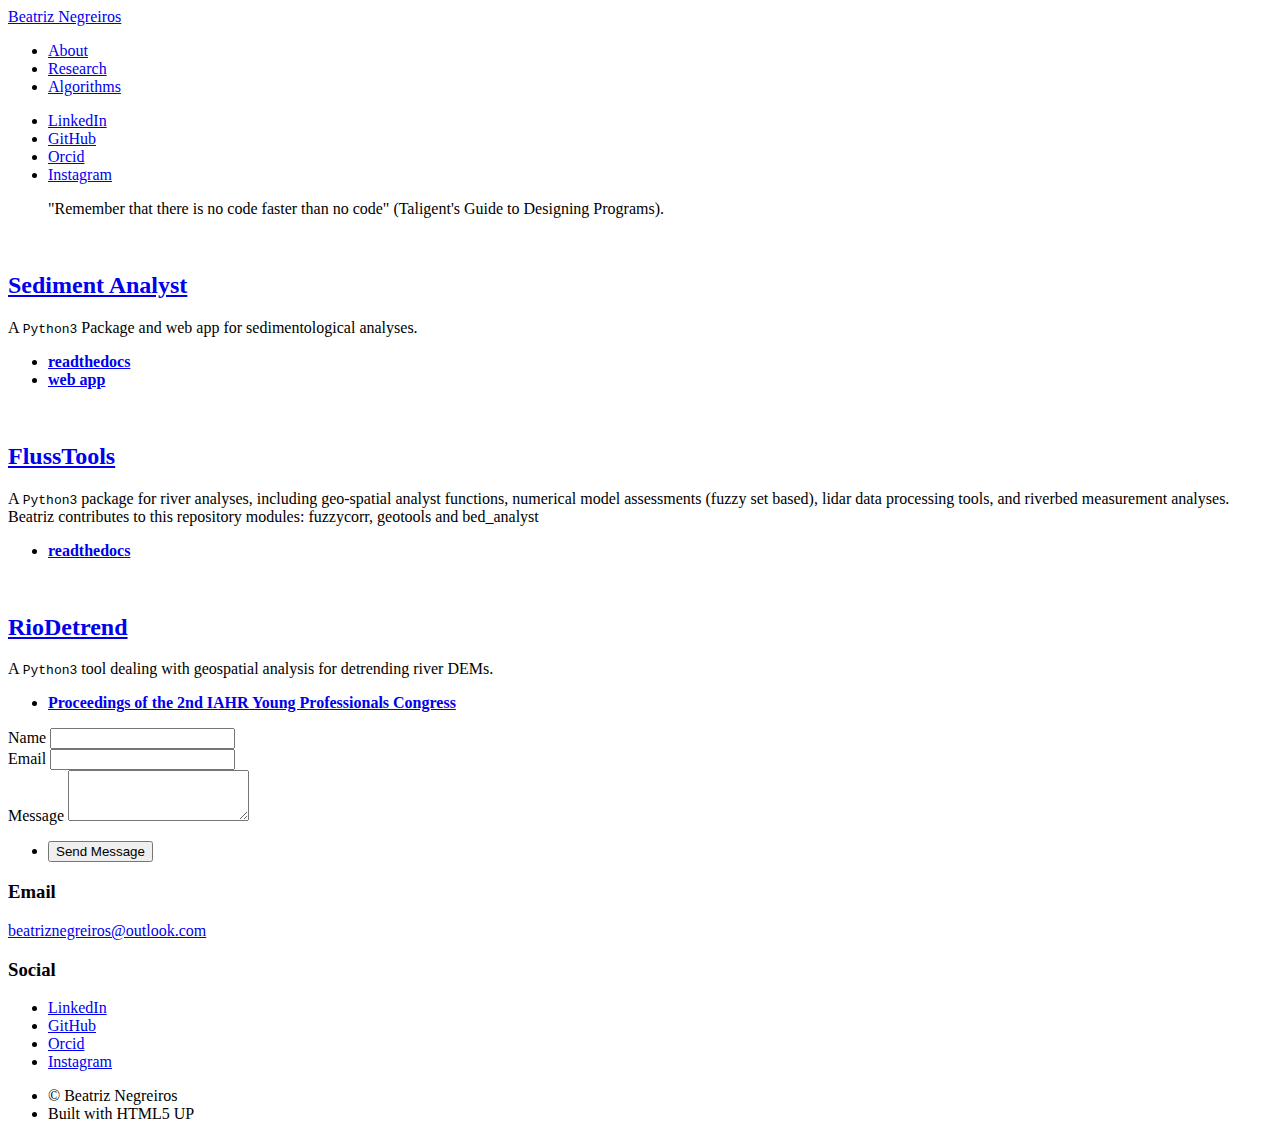
==== algorithms.html @ 2d3fd09d "finished basics" ====
<!DOCTYPE HTML>
<!--
	Massively by HTML5 UP
	html5up.net | @ajlkn
	Free for personal and commercial use under the CCA 3.0 license (html5up.net/license)
-->
<html>
	<head>
		<title>Beatriz Negreiros</title>
		<meta charset="utf-8" />
		<meta name="viewport" content="width=device-width, initial-scale=1, user-scalable=no" />
		<link rel="stylesheet" href="assets/css/main.css" />
		<noscript><link rel="stylesheet" href="assets/css/noscript.css" /></noscript>
	</head>
	<body class="is-preload">

		<!-- Wrapper -->
			<div id="wrapper">

				<!-- Header -->
					<header id="header">
						<a href="index.html" class="logo">Beatriz Negreiros</a>
					</header>

				<!-- Nav -->
					<nav id="nav">
						<ul class="links">
							<li><a href="index.html">About</a></li>
							<li><a href="research.html">Research</a></li>
							<li class="active"><a href="algorithms.html">Algorithms</a></li>
						</ul>
						<ul class="icons">
							<li><a href="https://www.linkedin.com/in/beatriz-negreiros/" class="icon brands fa-linkedin"><span class="label">LinkedIn</span></a></li>
							<li><a href="https://github.com/beatriznegreiros" class="icon brands fa-github"><span class="label">GitHub</span></a></li>							
							<li><a href="https://orcid.org/0000-0001-7427-8871" class="icon brands fa-orcid"><span class="label">Orcid</span></a></li>							
							<li><a href="https://www.instagram.com/beatriznegreiros/" class="icon brands fa-instagram"><span class="label">Instagram</span></a></li>
						</ul>
					</nav>

				<!-- Main -->
					<div id="main">

						<!-- Post -->
							<section class="post">
								<blockquote>"Remember that there is no code faster than no code" (Taligent's Guide to Designing Programs).</blockquote>
								</br>
								
								<a href="https://github.com/beatriznegreiros/sediment-analyst" class="row"><h2>Sediment Analyst</h2></a>
								<!-- Text stuff -->
									<p> A <code>Python3</code> Package and web app for sedimentological analyses. </p>
											<ul>
												<li><a href="https://sedimentanalyst-sediment-analyst.readthedocs-hosted.com/en/latest/sedimentanalyst.analyzer.html#module-sedimentanalyst.analyzer.statistical_analyzer"><b>readthedocs</b></a></li>
												<li><a href="https://sedimentanalyst.herokuapp.com/"><b>web app</b></a></li>
											</ul>
									</br>
								
								<a href="https://github.com/Ecohydraulics/flusstools-pckg" class="row"><h2>FlussTools</h2></a>
								<!-- Text stuff -->
									<p> A <code>Python3</code> package for river analyses, including geo-spatial analyst functions, 
									numerical model assessments (fuzzy set based), lidar data processing tools, and riverbed measurement 
									analyses. Beatriz contributes to this repository modules: fuzzycorr, geotools and bed_analyst </p>
											<ul>
												<li><a href="https://flusstools.readthedocs.io/en/latest/"><b>readthedocs</b></a></li>
											</ul>
								</br>
								
								<a href="https://github.com/Ecohydraulics/flusstools-pckg" class="row"><h2>RioDetrend</h2></a>
								<!-- Text stuff -->
									<p> A <code>Python3</code> tool dealing with geospatial analysis for detrending river DEMs.</p>
											<ul>
												<li><a href="https://www.iahr.org/library/infor?pid=20555"><b>Proceedings of the 2nd IAHR Young Professionals Congress </b></a></li>
											</ul>

							</section>

					</div>

				<!-- Footer -->
					<footer id="footer">
						<section>
							<form method="post" action="#">
								<div class="fields">
									<div class="field">
										<label for="name">Name</label>
										<input type="text" name="name" id="name" />
									</div>
									<div class="field">
										<label for="email">Email</label>
										<input type="text" name="email" id="email" />
									</div>
									<div class="field">
										<label for="message">Message</label>
										<textarea name="message" id="message" rows="3"></textarea>
									</div>
								</div>
								<ul class="actions">
									<li><input type="submit" value="Send Message" /></li>
								</ul>
							</form>
						</section>
						<section class="split contact">
							<section>
								<h3>Email</h3>
								<p><a href="mailto:beatriznegreiros@outlook.com">beatriznegreiros@outlook.com</a></p>
							</section>
							<section>
								<h3>Social</h3>
								<ul class="icons alt">
									<li><a href="https://www.linkedin.com/in/beatriz-negreiros/" class="icon brands fa-linkedin"><span class="label">LinkedIn</span></a></li>
									<li><a href="https://github.com/beatriznegreiros" class="icon brands fa-github"><span class="label">GitHub</span></a></li>							
									<li><a href="https://orcid.org/0000-0001-7427-8871" class="icon brands fa-orcid"><span class="label">Orcid</span></a></li>							
									<li><a href="https://www.instagram.com/beatriznegreiros/" class="icon brands fa-instagram"><span class="label">Instagram</span></a></li>
							</section>
						</section>
					</footer>

				<!-- Copyright -->
					<div id="copyright">
						<ul><li>&copy; Beatriz Negreiros</li><li>Built with HTML5 UP</li></ul>
					</div>

			</div>

		<!-- Scripts -->
			<script src="assets/js/jquery.min.js"></script>
			<script src="assets/js/jquery.scrollex.min.js"></script>
			<script src="assets/js/jquery.scrolly.min.js"></script>
			<script src="assets/js/browser.min.js"></script>
			<script src="assets/js/breakpoints.min.js"></script>
			<script src="assets/js/util.js"></script>
			<script src="assets/js/main.js"></script>

	</body>
</html>
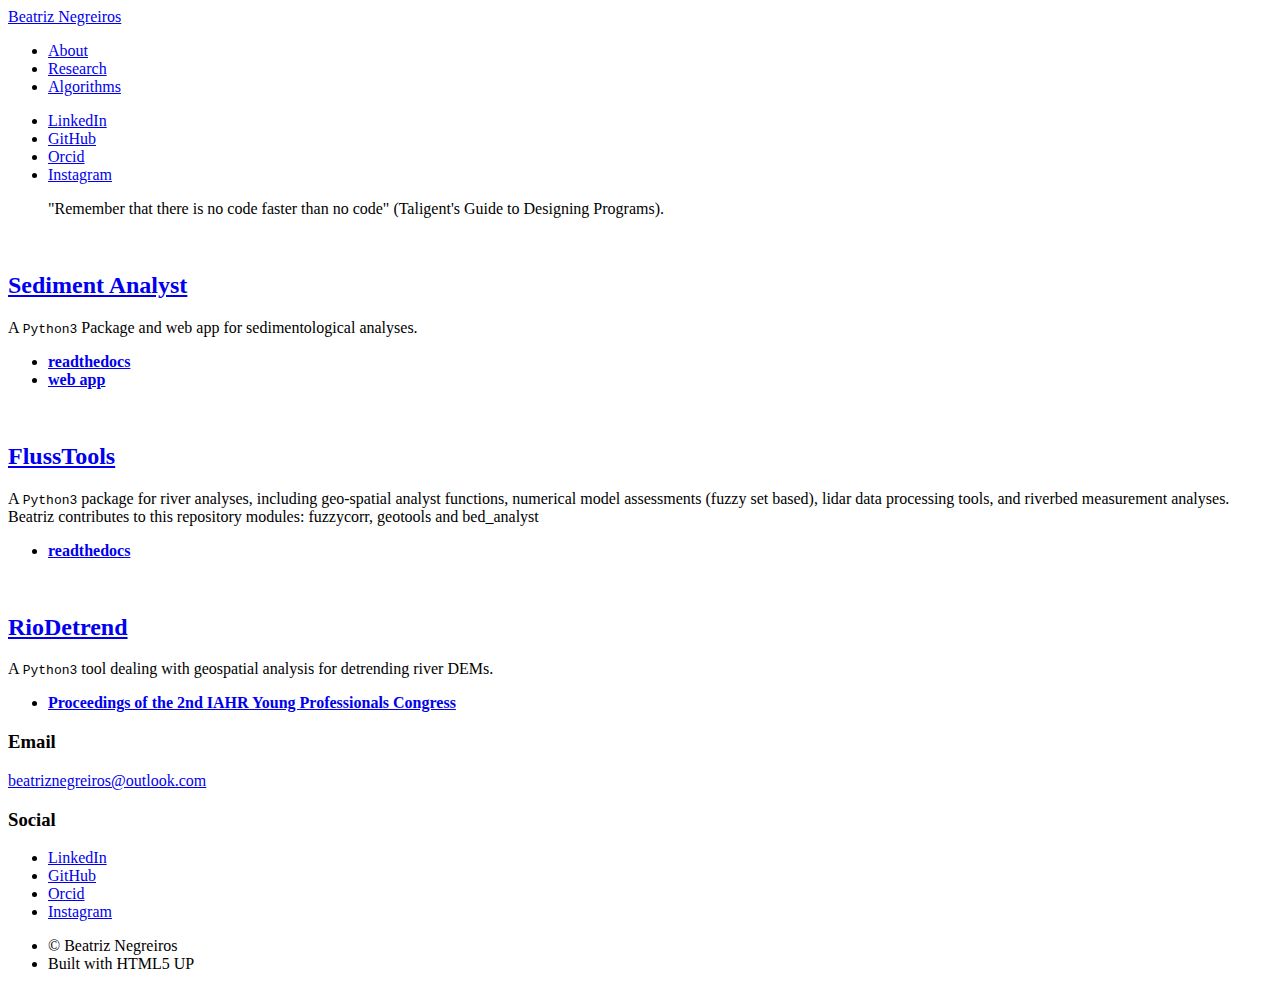
==== commit 9bb886dc: "fixed index" ====
--- a/algorithms.html
+++ b/algorithms.html
@@ -77,27 +77,6 @@
 
 				<!-- Footer -->
 					<footer id="footer">
-						<section>
-							<form method="post" action="#">
-								<div class="fields">
-									<div class="field">
-										<label for="name">Name</label>
-										<input type="text" name="name" id="name" />
-									</div>
-									<div class="field">
-										<label for="email">Email</label>
-										<input type="text" name="email" id="email" />
-									</div>
-									<div class="field">
-										<label for="message">Message</label>
-										<textarea name="message" id="message" rows="3"></textarea>
-									</div>
-								</div>
-								<ul class="actions">
-									<li><input type="submit" value="Send Message" /></li>
-								</ul>
-							</form>
-						</section>
 						<section class="split contact">
 							<section>
 								<h3>Email</h3>
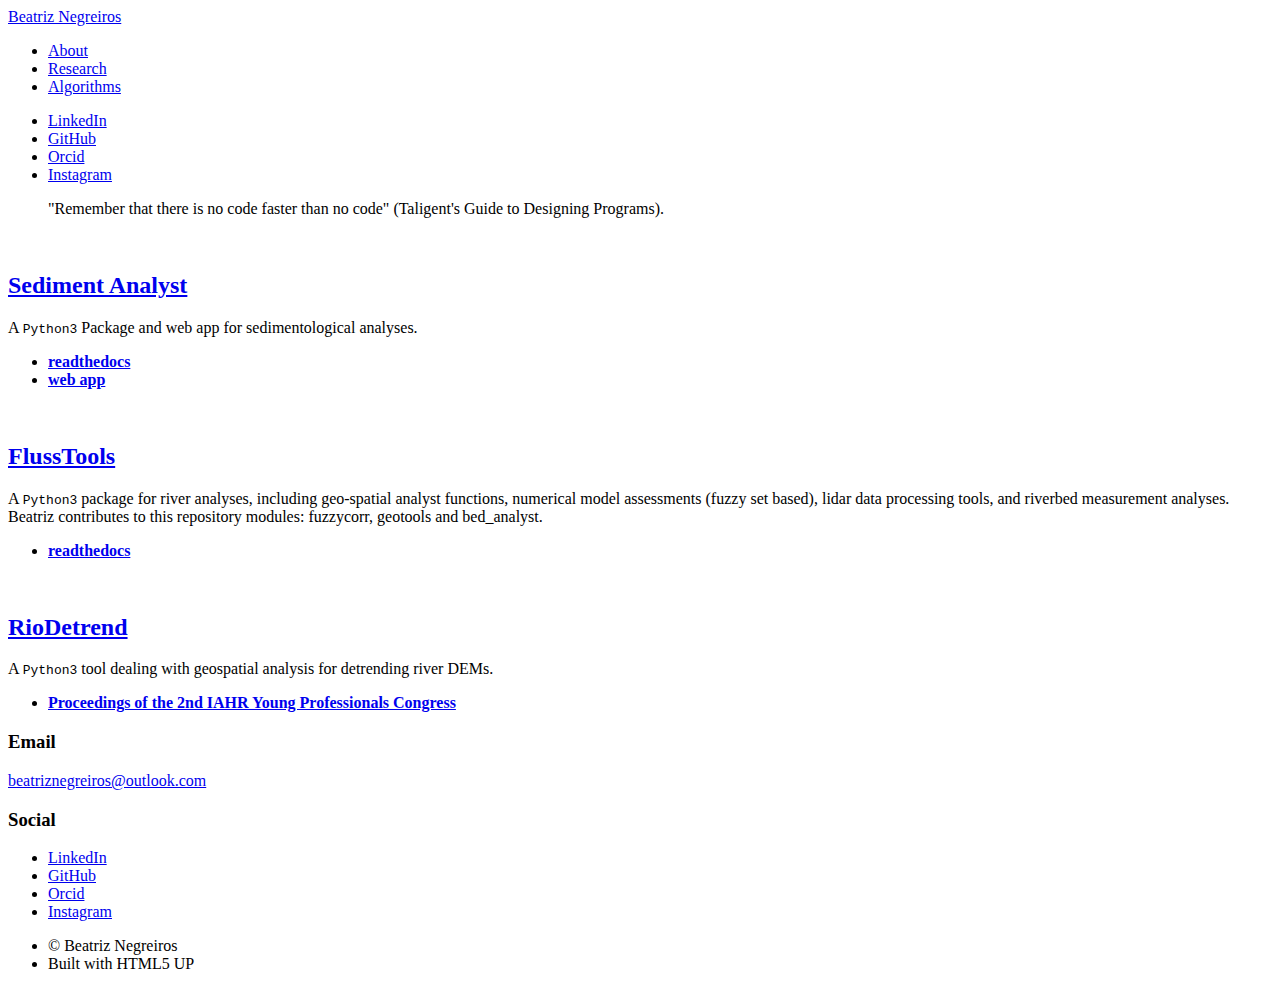
==== commit 55267b0e: "typos" ====
--- a/algorithms.html
+++ b/algorithms.html
@@ -58,7 +58,7 @@
 								<!-- Text stuff -->
 									<p> A <code>Python3</code> package for river analyses, including geo-spatial analyst functions, 
 									numerical model assessments (fuzzy set based), lidar data processing tools, and riverbed measurement 
-									analyses. Beatriz contributes to this repository modules: fuzzycorr, geotools and bed_analyst </p>
+									analyses. Beatriz contributes to this repository modules: fuzzycorr, geotools and bed_analyst. </p>
 											<ul>
 												<li><a href="https://flusstools.readthedocs.io/en/latest/"><b>readthedocs</b></a></li>
 											</ul>
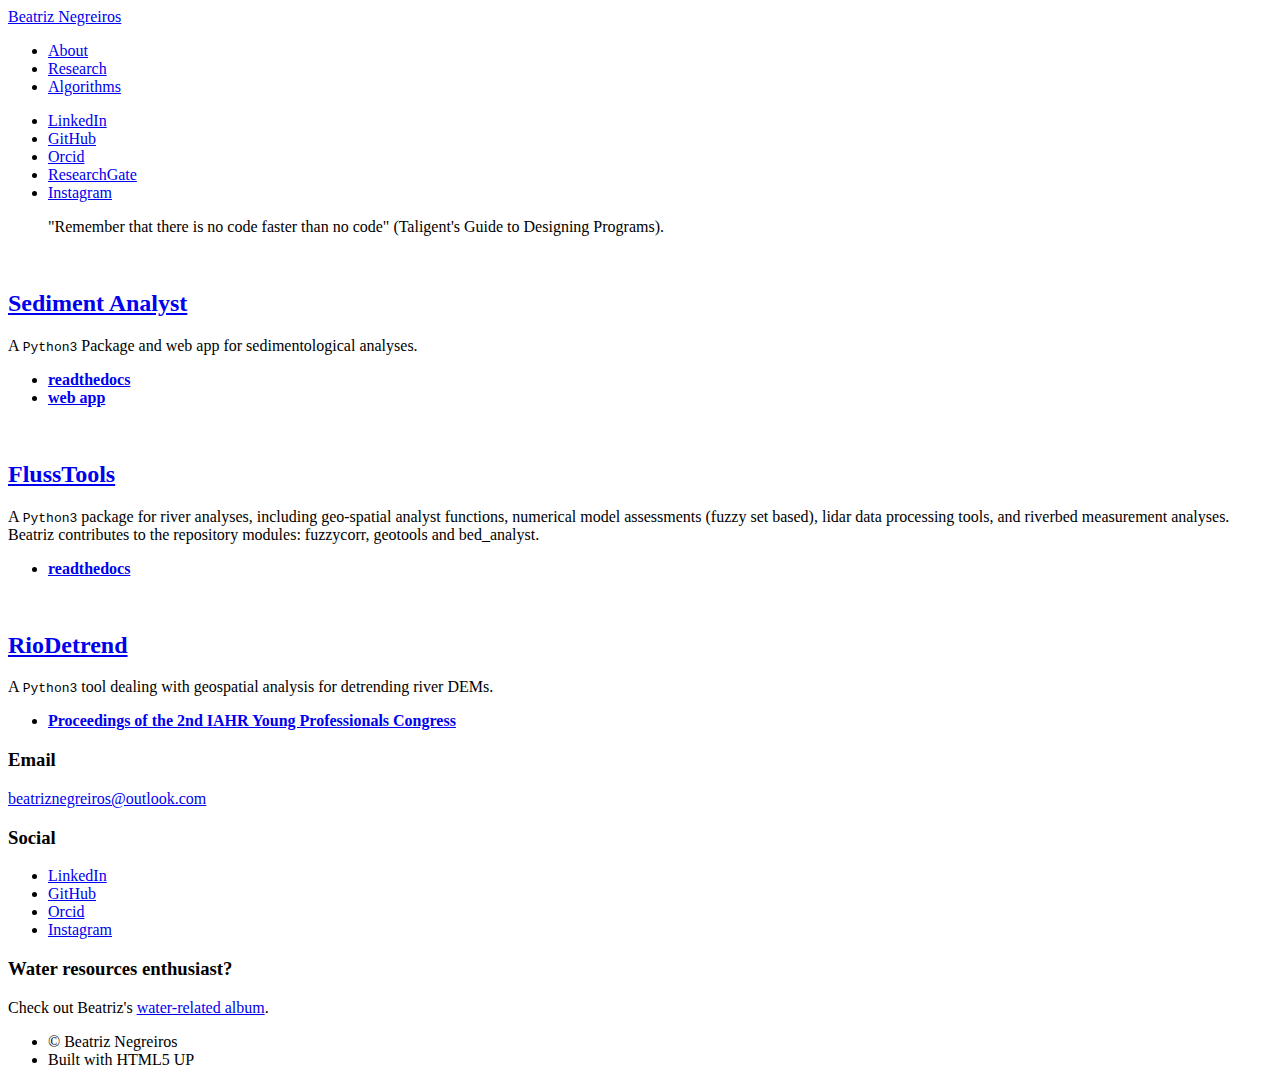
==== commit 389fc47b: "added favicon, added new project" ====
--- a/algorithms.html
+++ b/algorithms.html
@@ -6,9 +6,10 @@
 -->
 <html>
 	<head>
-		<title>Beatriz Negreiros</title>
+		<title>Beatriz Negreiros - Algorithms</title>
 		<meta charset="utf-8" />
 		<meta name="viewport" content="width=device-width, initial-scale=1, user-scalable=no" />
+		<link rel="icon" href="images/favicon.ico" type="image/png">
 		<link rel="stylesheet" href="assets/css/main.css" />
 		<noscript><link rel="stylesheet" href="assets/css/noscript.css" /></noscript>
 	</head>
@@ -32,7 +33,8 @@
 						<ul class="icons">
 							<li><a href="https://www.linkedin.com/in/beatriz-negreiros/" class="icon brands fa-linkedin"><span class="label">LinkedIn</span></a></li>
 							<li><a href="https://github.com/beatriznegreiros" class="icon brands fa-github"><span class="label">GitHub</span></a></li>							
-							<li><a href="https://orcid.org/0000-0001-7427-8871" class="icon brands fa-orcid"><span class="label">Orcid</span></a></li>							
+							<li><a href="https://orcid.org/0000-0001-7427-8871" class="icon brands fa-orcid"><span class="label">Orcid</span></a></li>
+							<li><a href="https://www.researchgate.net/profile/Beatriz-Medeiros-Fernandes-Negreiros?ev=prf_overview	" class="icon brands fa-researchgate"><span class="label">ResearchGate</span></a></li>
 							<li><a href="https://www.instagram.com/beatriznegreiros/" class="icon brands fa-instagram"><span class="label">Instagram</span></a></li>
 						</ul>
 					</nav>
@@ -58,7 +60,7 @@
 								<!-- Text stuff -->
 									<p> A <code>Python3</code> package for river analyses, including geo-spatial analyst functions, 
 									numerical model assessments (fuzzy set based), lidar data processing tools, and riverbed measurement 
-									analyses. Beatriz contributes to this repository modules: fuzzycorr, geotools and bed_analyst. </p>
+									analyses. Beatriz contributes to the repository modules: fuzzycorr, geotools and bed_analyst. </p>
 											<ul>
 												<li><a href="https://flusstools.readthedocs.io/en/latest/"><b>readthedocs</b></a></li>
 											</ul>
@@ -90,6 +92,10 @@
 									<li><a href="https://orcid.org/0000-0001-7427-8871" class="icon brands fa-orcid"><span class="label">Orcid</span></a></li>							
 									<li><a href="https://www.instagram.com/beatriznegreiros/" class="icon brands fa-instagram"><span class="label">Instagram</span></a></li>
 							</section>
+							<section>
+								<h3>Water resources enthusiast?</h3>
+								<p>Check out Beatriz's <a href="https://beatriznegreiros.com/album/">water-related album</a>.</p>
+							</section>
 						</section>
 					</footer>
 
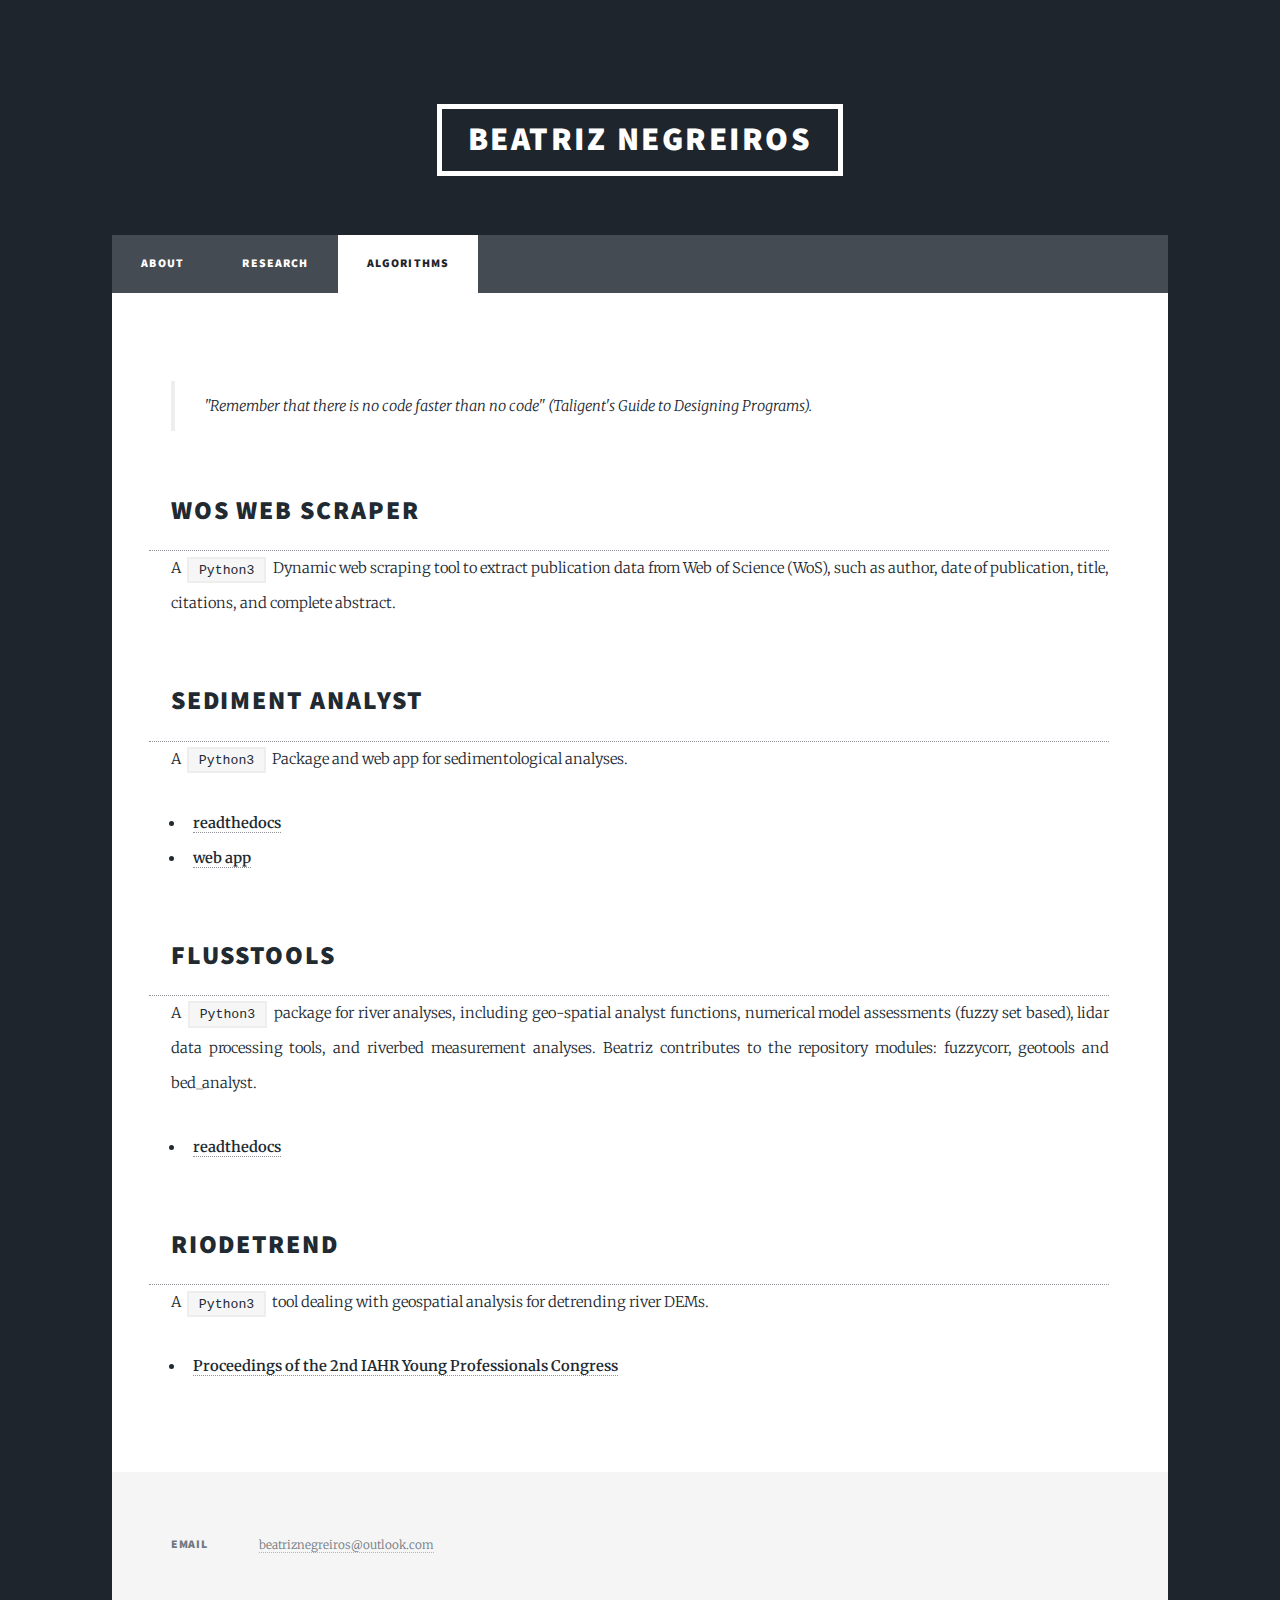
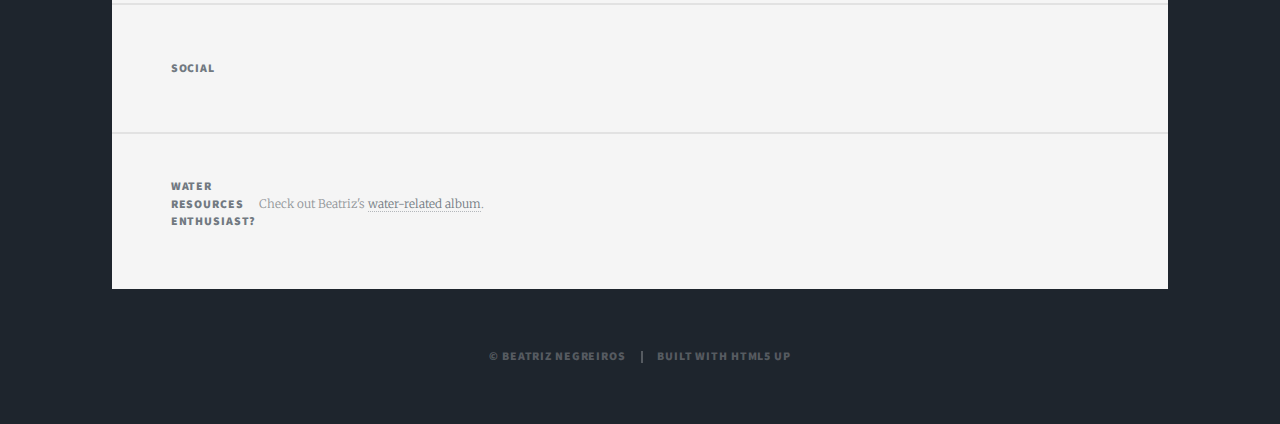
==== commit 0e6b7680: "background simple, added new algot." ====
--- a/algorithms.html
+++ b/algorithms.html
@@ -46,6 +46,11 @@
 							<section class="post">
 								<blockquote>"Remember that there is no code faster than no code" (Taligent's Guide to Designing Programs).</blockquote>
 								</br>
+								
+								<a href="https://github.com/beatriznegreiros/web-scraping-wos" class="row"><h2>WoS web scraper</h2></a>
+								<!-- Text stuff -->
+									<p> A <code>Python3</code> Dynamic web scraping tool to extract publication data from Web of Science (WoS), such as author, date of publication, title, citations, and complete abstract. </p>
+									</br>
 								
 								<a href="https://github.com/beatriznegreiros/sediment-analyst" class="row"><h2>Sediment Analyst</h2></a>
 								<!-- Text stuff -->
--- a/assets/css/main.css
+++ b/assets/css/main.css
@@ -0,0 +1,4689 @@
+@import url(fontawesome-all.min.css);
+@import url("https://fonts.googleapis.com/css?family=Merriweather:300,700,300italic,700italic|Source+Sans+Pro:900");
+
+/*
+	Massively by HTML5 UP
+	html5up.net | @ajlkn
+	Free for personal and commercial use under the CCA 3.0 license (html5up.net/license)
+*/
+
+html, body, div, span, applet, object,
+iframe, h1, h2, h3, h4, h5, h6, p, blockquote,
+pre, a, abbr, acronym, address, big, cite,
+code, del, dfn, em, img, ins, kbd, q, s, samp,
+small, strike, strong, sub, sup, tt, var, b,
+u, i, center, dl, dt, dd, ol, ul, li, fieldset,
+form, label, legend, table, caption, tbody,
+tfoot, thead, tr, th, td, article, aside,
+canvas, details, embed, figure, figcaption,
+footer, header, hgroup, menu, nav, output, ruby,
+section, summary, time, mark, audio, video {
+	margin: 0;
+	padding: 0;
+	border: 0;
+	font-size: 100%;
+	font: inherit;
+	vertical-align: baseline;}
+
+article, aside, details, figcaption, figure,
+footer, header, hgroup, menu, nav, section {
+	display: block;}
+
+body {
+	line-height: 1;
+}
+
+ol, ul {
+	list-style: none;
+}
+
+blockquote, q {
+	quotes: none;
+}
+
+	blockquote:before, blockquote:after, q:before, q:after {
+		content: '';
+		content: none;
+	}
+
+table {
+	border-collapse: collapse;
+	border-spacing: 0;
+}
+
+body {
+	-webkit-text-size-adjust: none;
+}
+
+mark {
+	background-color: transparent;
+	color: inherit;
+}
+
+input::-moz-focus-inner {
+	border: 0;
+	padding: 0;
+}
+
+input, select, textarea {
+	-moz-appearance: none;
+	-webkit-appearance: none;
+	-ms-appearance: none;
+	appearance: none;
+}
+
+/* Basic */
+
+	@-ms-viewport {
+		width: device-width;
+	}
+
+	body {
+		-ms-overflow-style: scrollbar;
+	}
+
+	@media screen and (max-width: 480px) {
+
+		html, body {
+			min-width: 320px;
+		}
+
+	}
+
+	html {
+		box-sizing: border-box;
+	}
+
+	*, *:before, *:after {
+		box-sizing: inherit;
+	}
+
+	body {
+		background-color: #1e252d;
+	}
+
+		body.is-preload *, body.is-preload *:before, body.is-preload *:after {
+			-moz-animation: none !important;
+			-webkit-animation: none !important;
+			-ms-animation: none !important;
+			animation: none !important;
+			-moz-transition: none !important;
+			-webkit-transition: none !important;
+			-ms-transition: none !important;
+			transition: none !important;
+		}
+
+/* Type */
+
+	html {
+		font-size: 16pt;
+	}
+
+		@media screen and (max-width: 1680px) {
+
+			html {
+				font-size: 12pt;
+			}
+
+		}
+
+		@media screen and (max-width: 1280px) {
+
+			html {
+				font-size: 11pt;
+			}
+
+		}
+
+		@media screen and (max-width: 360px) {
+
+			html {
+				font-size: 10pt;
+			}
+
+		}
+
+	body {
+		color: #212931;
+	}
+
+	body, input, select, textarea {
+		font-family: "Merriweather", Georgia, serif;
+		font-weight: 300;
+		font-size: 1rem;
+		line-height: 2.375;
+	}
+
+	a {
+		-moz-transition: color 0.2s ease-in-out, background-color 0.2s ease-in-out, border-color 0.2s ease-in-out, box-shadow 0.2s ease-in-out;
+		-webkit-transition: color 0.2s ease-in-out, background-color 0.2s ease-in-out, border-color 0.2s ease-in-out, box-shadow 0.2s ease-in-out;
+		-ms-transition: color 0.2s ease-in-out, background-color 0.2s ease-in-out, border-color 0.2s ease-in-out, box-shadow 0.2s ease-in-out;
+		transition: color 0.2s ease-in-out, background-color 0.2s ease-in-out, border-color 0.2s ease-in-out, box-shadow 0.2s ease-in-out;
+		border-bottom: dotted 1px;
+		text-decoration: none;
+	}
+
+		a:hover {
+			border-bottom-color: transparent;
+		}
+
+	strong, b {
+		font-weight: 600;
+	}
+
+	em, i {
+		font-style: italic;
+	}
+
+	p {
+		text-align: justify;
+		margin: 0 0 2rem 0;
+	}
+
+	h1, h2, h3, h4, h5, h6 {
+		font-family: "Source Sans Pro", Helvetica, sans-serif;
+		font-weight: 900;
+		line-height: 1.5;
+		letter-spacing: 0.075em;
+		text-transform: uppercase;
+		margin: 0 0 1rem 0;
+	}
+
+		h1 a, h2 a, h3 a, h4 a, h5 a, h6 a {
+			border-bottom: 0;
+			color: inherit;
+			text-decoration: none;
+		}
+
+	h1 {
+		font-size: 4rem;
+		line-height: 1.1;
+		margin: 0 0 2rem 0;
+	}
+
+	h2 {
+		font-size: 1.75rem;
+		line-height: 1.3;
+		margin: 0 0 1.5rem 0;
+	}
+
+	h3 {
+		font-size: 1.25rem;
+		margin: 0 0 1.5rem 0;
+	}
+
+	h4 {
+		font-size: 1rem;
+	}
+
+	h5 {
+		font-size: 0.9rem;
+	}
+
+	h6 {
+		font-size: 0.8rem;
+	}
+
+	sub {
+		font-size: 0.8rem;
+		position: relative;
+		top: 0.5rem;
+	}
+
+	sup {
+		font-size: 0.8rem;
+		position: relative;
+		top: -0.5rem;
+	}
+
+	blockquote {
+		border-left: solid 4px;
+		font-style: italic;
+		margin: 0 0 2rem 0;
+		padding: 0.5rem 0 0.5rem 2rem;
+	}
+
+	code {
+		border: solid 2px;
+		font-family: "Courier New", monospace;
+		font-size: 0.9rem;
+		margin: 0 0.25rem;
+		padding: 0.25rem 0.65rem;
+	}
+
+	pre {
+		-webkit-overflow-scrolling: touch;
+		font-family: "Courier New", monospace;
+		font-size: 0.9rem;
+		margin: 0 0 2rem 0;
+	}
+
+		pre code {
+			display: block;
+			line-height: 1.75;
+			padding: 1rem 1.5rem;
+			overflow-x: auto;
+		}
+
+	hr {
+		border: 0;
+		border-bottom: solid 2px;
+		margin: 3rem 0;
+	}
+
+		hr.major {
+			margin: 5rem 0;
+		}
+
+	.align-left {
+		text-align: left;
+	}
+
+	.align-center {
+		text-align: center;
+	}
+
+	.align-right {
+		text-align: right;
+	}
+
+	input, select, textarea {
+		color: #212931;
+	}
+
+	a {
+		color: #212931;
+		border-bottom-color: rgba(33, 41, 49, 0.5);
+	}
+
+		a:hover {
+			border-bottom-color: transparent;
+			color: #18bfef !important;
+		}
+
+	strong, b {
+		color: #212931;
+	}
+
+	h1, h2, h3, h4, h5, h6 {
+		color: #212931;
+	}
+
+	blockquote {
+		border-left-color: #eeeeee;
+	}
+
+	code {
+		background: rgba(220, 220, 220, 0.25);
+		border-color: #eeeeee;
+	}
+
+	hr {
+		border-bottom-color: #eeeeee;
+	}
+
+/* Row */
+
+	.row {
+		display: flex;
+		flex-wrap: wrap;
+		box-sizing: border-box;
+		align-items: stretch;
+	}
+
+		.row > * {
+			box-sizing: border-box;
+		}
+
+		.row.gtr-uniform > * > :last-child {
+			margin-bottom: 0;
+		}
+
+		.row.aln-left {
+			justify-content: flex-start;
+		}
+
+		.row.aln-center {
+			justify-content: center;
+		}
+
+		.row.aln-right {
+			justify-content: flex-end;
+		}
+
+		.row.aln-top {
+			align-items: flex-start;
+		}
+
+		.row.aln-middle {
+			align-items: center;
+		}
+
+		.row.aln-bottom {
+			align-items: flex-end;
+		}
+
+		.row > .imp {
+			order: -1;
+		}
+
+		.row > .col-1 {
+			width: 8.33333%;
+		}
+
+		.row > .off-1 {
+			margin-left: 8.33333%;
+		}
+
+		.row > .col-2 {
+			width: 16.66667%;
+		}
+
+		.row > .off-2 {
+			margin-left: 16.66667%;
+		}
+
+		.row > .col-3 {
+			width: 25%;
+		}
+
+		.row > .off-3 {
+			margin-left: 25%;
+		}
+
+		.row > .col-4 {
+			width: 33.33333%;
+		}
+
+		.row > .off-4 {
+			margin-left: 33.33333%;
+		}
+
+		.row > .col-5 {
+			width: 41.66667%;
+		}
+
+		.row > .off-5 {
+			margin-left: 41.66667%;
+		}
+
+		.row > .col-6 {
+			width: 50%;
+		}
+
+		.row > .off-6 {
+			margin-left: 50%;
+		}
+
+		.row > .col-7 {
+			width: 58.33333%;
+		}
+
+		.row > .off-7 {
+			margin-left: 58.33333%;
+		}
+
+		.row > .col-8 {
+			width: 66.66667%;
+		}
+
+		.row > .off-8 {
+			margin-left: 66.66667%;
+		}
+
+		.row > .col-9 {
+			width: 75%;
+		}
+
+		.row > .off-9 {
+			margin-left: 75%;
+		}
+
+		.row > .col-10 {
+			width: 83.33333%;
+		}
+
+		.row > .off-10 {
+			margin-left: 83.33333%;
+		}
+
+		.row > .col-11 {
+			width: 91.66667%;
+		}
+
+		.row > .off-11 {
+			margin-left: 91.66667%;
+		}
+
+		.row > .col-12 {
+			width: 100%;
+		}
+
+		.row > .off-12 {
+			margin-left: 100%;
+		}
+
+		.row.gtr-0 {
+			margin-top: 0;
+			margin-left: 0rem;
+		}
+
+			.row.gtr-0 > * {
+				padding: 0 0 0 0rem;
+			}
+
+			.row.gtr-0.gtr-uniform {
+				margin-top: 0rem;
+			}
+
+				.row.gtr-0.gtr-uniform > * {
+					padding-top: 0rem;
+				}
+
+		.row.gtr-25 {
+			margin-top: 0;
+			margin-left: -0.375rem;
+		}
+
+			.row.gtr-25 > * {
+				padding: 0 0 0 0.375rem;
+			}
+
+			.row.gtr-25.gtr-uniform {
+				margin-top: -0.375rem;
+			}
+
+				.row.gtr-25.gtr-uniform > * {
+					padding-top: 0.375rem;
+				}
+
+		.row.gtr-50 {
+			margin-top: 0;
+			margin-left: -0.75rem;
+		}
+
+			.row.gtr-50 > * {
+				padding: 0 0 0 0.75rem;
+			}
+
+			.row.gtr-50.gtr-uniform {
+				margin-top: -0.75rem;
+			}
+
+				.row.gtr-50.gtr-uniform > * {
+					padding-top: 0.75rem;
+				}
+
+		.row {
+			margin-top: 0;
+			margin-left: -1.5rem;
+		}
+
+			.row > * {
+				padding: 0 0 0 1.5rem;
+			}
+
+			.row.gtr-uniform {
+				margin-top: -1.5rem;
+			}
+
+				.row.gtr-uniform > * {
+					padding-top: 1.5rem;
+				}
+
+		.row.gtr-150 {
+			margin-top: 0;
+			margin-left: -2.25rem;
+		}
+
+			.row.gtr-150 > * {
+				padding: 0 0 0 2.25rem;
+			}
+
+			.row.gtr-150.gtr-uniform {
+				margin-top: -2.25rem;
+			}
+
+				.row.gtr-150.gtr-uniform > * {
+					padding-top: 2.25rem;
+				}
+
+		.row.gtr-200 {
+			margin-top: 0;
+			margin-left: -3rem;
+		}
+
+			.row.gtr-200 > * {
+				padding: 0 0 0 3rem;
+			}
+
+			.row.gtr-200.gtr-uniform {
+				margin-top: -3rem;
+			}
+
+				.row.gtr-200.gtr-uniform > * {
+					padding-top: 3rem;
+				}
+
+		@media screen and (max-width: 1680px) {
+
+			.row {
+				display: flex;
+				flex-wrap: wrap;
+				box-sizing: border-box;
+				align-items: stretch;
+			}
+
+				.row > * {
+					box-sizing: border-box;
+				}
+
+				.row.gtr-uniform > * > :last-child {
+					margin-bottom: 0;
+				}
+
+				.row.aln-left {
+					justify-content: flex-start;
+				}
+
+				.row.aln-center {
+					justify-content: center;
+				}
+
+				.row.aln-right {
+					justify-content: flex-end;
+				}
+
+				.row.aln-top {
+					align-items: flex-start;
+				}
+
+				.row.aln-middle {
+					align-items: center;
+				}
+
+				.row.aln-bottom {
+					align-items: flex-end;
+				}
+
+				.row > .imp-xlarge {
+					order: -1;
+				}
+
+				.row > .col-1-xlarge {
+					width: 8.33333%;
+				}
+
+				.row > .off-1-xlarge {
+					margin-left: 8.33333%;
+				}
+
+				.row > .col-2-xlarge {
+					width: 16.66667%;
+				}
+
+				.row > .off-2-xlarge {
+					margin-left: 16.66667%;
+				}
+
+				.row > .col-3-xlarge {
+					width: 25%;
+				}
+
+				.row > .off-3-xlarge {
+					margin-left: 25%;
+				}
+
+				.row > .col-4-xlarge {
+					width: 33.33333%;
+				}
+
+				.row > .off-4-xlarge {
+					margin-left: 33.33333%;
+				}
+
+				.row > .col-5-xlarge {
+					width: 41.66667%;
+				}
+
+				.row > .off-5-xlarge {
+					margin-left: 41.66667%;
+				}
+
+				.row > .col-6-xlarge {
+					width: 50%;
+				}
+
+				.row > .off-6-xlarge {
+					margin-left: 50%;
+				}
+
+				.row > .col-7-xlarge {
+					width: 58.33333%;
+				}
+
+				.row > .off-7-xlarge {
+					margin-left: 58.33333%;
+				}
+
+				.row > .col-8-xlarge {
+					width: 66.66667%;
+				}
+
+				.row > .off-8-xlarge {
+					margin-left: 66.66667%;
+				}
+
+				.row > .col-9-xlarge {
+					width: 75%;
+				}
+
+				.row > .off-9-xlarge {
+					margin-left: 75%;
+				}
+
+				.row > .col-10-xlarge {
+					width: 83.33333%;
+				}
+
+				.row > .off-10-xlarge {
+					margin-left: 83.33333%;
+				}
+
+				.row > .col-11-xlarge {
+					width: 91.66667%;
+				}
+
+				.row > .off-11-xlarge {
+					margin-left: 91.66667%;
+				}
+
+				.row > .col-12-xlarge {
+					width: 100%;
+				}
+
+				.row > .off-12-xlarge {
+					margin-left: 100%;
+				}
+
+				.row.gtr-0 {
+					margin-top: 0;
+					margin-left: 0rem;
+				}
+
+					.row.gtr-0 > * {
+						padding: 0 0 0 0rem;
+					}
+
+					.row.gtr-0.gtr-uniform {
+						margin-top: 0rem;
+					}
+
+						.row.gtr-0.gtr-uniform > * {
+							padding-top: 0rem;
+						}
+
+				.row.gtr-25 {
+					margin-top: 0;
+					margin-left: -0.375rem;
+				}
+
+					.row.gtr-25 > * {
+						padding: 0 0 0 0.375rem;
+					}
+
+					.row.gtr-25.gtr-uniform {
+						margin-top: -0.375rem;
+					}
+
+						.row.gtr-25.gtr-uniform > * {
+							padding-top: 0.375rem;
+						}
+
+				.row.gtr-50 {
+					margin-top: 0;
+					margin-left: -0.75rem;
+				}
+
+					.row.gtr-50 > * {
+						padding: 0 0 0 0.75rem;
+					}
+
+					.row.gtr-50.gtr-uniform {
+						margin-top: -0.75rem;
+					}
+
+						.row.gtr-50.gtr-uniform > * {
+							padding-top: 0.75rem;
+						}
+
+				.row {
+					margin-top: 0;
+					margin-left: -1.5rem;
+				}
+
+					.row > * {
+						padding: 0 0 0 1.5rem;
+					}
+
+					.row.gtr-uniform {
+						margin-top: -1.5rem;
+					}
+
+						.row.gtr-uniform > * {
+							padding-top: 1.5rem;
+						}
+
+				.row.gtr-150 {
+					margin-top: 0;
+					margin-left: -2.25rem;
+				}
+
+					.row.gtr-150 > * {
+						padding: 0 0 0 2.25rem;
+					}
+
+					.row.gtr-150.gtr-uniform {
+						margin-top: -2.25rem;
+					}
+
+						.row.gtr-150.gtr-uniform > * {
+							padding-top: 2.25rem;
+						}
+
+				.row.gtr-200 {
+					margin-top: 0;
+					margin-left: -3rem;
+				}
+
+					.row.gtr-200 > * {
+						padding: 0 0 0 3rem;
+					}
+
+					.row.gtr-200.gtr-uniform {
+						margin-top: -3rem;
+					}
+
+						.row.gtr-200.gtr-uniform > * {
+							padding-top: 3rem;
+						}
+
+		}
+
+		@media screen and (max-width: 1280px) {
+
+			.row {
+				display: flex;
+				flex-wrap: wrap;
+				box-sizing: border-box;
+				align-items: stretch;
+			}
+
+				.row > * {
+					box-sizing: border-box;
+				}
+
+				.row.gtr-uniform > * > :last-child {
+					margin-bottom: 0;
+				}
+
+				.row.aln-left {
+					justify-content: flex-start;
+				}
+
+				.row.aln-center {
+					justify-content: center;
+				}
+
+				.row.aln-right {
+					justify-content: flex-end;
+				}
+
+				.row.aln-top {
+					align-items: flex-start;
+				}
+
+				.row.aln-middle {
+					align-items: center;
+				}
+
+				.row.aln-bottom {
+					align-items: flex-end;
+				}
+
+				.row > .imp-large {
+					order: -1;
+				}
+
+				.row > .col-1-large {
+					width: 8.33333%;
+				}
+
+				.row > .off-1-large {
+					margin-left: 8.33333%;
+				}
+
+				.row > .col-2-large {
+					width: 16.66667%;
+				}
+
+				.row > .off-2-large {
+					margin-left: 16.66667%;
+				}
+
+				.row > .col-3-large {
+					width: 25%;
+				}
+
+				.row > .off-3-large {
+					margin-left: 25%;
+				}
+
+				.row > .col-4-large {
+					width: 33.33333%;
+				}
+
+				.row > .off-4-large {
+					margin-left: 33.33333%;
+				}
+
+				.row > .col-5-large {
+					width: 41.66667%;
+				}
+
+				.row > .off-5-large {
+					margin-left: 41.66667%;
+				}
+
+				.row > .col-6-large {
+					width: 50%;
+				}
+
+				.row > .off-6-large {
+					margin-left: 50%;
+				}
+
+				.row > .col-7-large {
+					width: 58.33333%;
+				}
+
+				.row > .off-7-large {
+					margin-left: 58.33333%;
+				}
+
+				.row > .col-8-large {
+					width: 66.66667%;
+				}
+
+				.row > .off-8-large {
+					margin-left: 66.66667%;
+				}
+
+				.row > .col-9-large {
+					width: 75%;
+				}
+
+				.row > .off-9-large {
+					margin-left: 75%;
+				}
+
+				.row > .col-10-large {
+					width: 83.33333%;
+				}
+
+				.row > .off-10-large {
+					margin-left: 83.33333%;
+				}
+
+				.row > .col-11-large {
+					width: 91.66667%;
+				}
+
+				.row > .off-11-large {
+					margin-left: 91.66667%;
+				}
+
+				.row > .col-12-large {
+					width: 100%;
+				}
+
+				.row > .off-12-large {
+					margin-left: 100%;
+				}
+
+				.row.gtr-0 {
+					margin-top: 0;
+					margin-left: 0rem;
+				}
+
+					.row.gtr-0 > * {
+						padding: 0 0 0 0rem;
+					}
+
+					.row.gtr-0.gtr-uniform {
+						margin-top: 0rem;
+					}
+
+						.row.gtr-0.gtr-uniform > * {
+							padding-top: 0rem;
+						}
+
+				.row.gtr-25 {
+					margin-top: 0;
+					margin-left: -0.375rem;
+				}
+
+					.row.gtr-25 > * {
+						padding: 0 0 0 0.375rem;
+					}
+
+					.row.gtr-25.gtr-uniform {
+						margin-top: -0.375rem;
+					}
+
+						.row.gtr-25.gtr-uniform > * {
+							padding-top: 0.375rem;
+						}
+
+				.row.gtr-50 {
+					margin-top: 0;
+					margin-left: -0.75rem;
+				}
+
+					.row.gtr-50 > * {
+						padding: 0 0 0 0.75rem;
+					}
+
+					.row.gtr-50.gtr-uniform {
+						margin-top: -0.75rem;
+					}
+
+						.row.gtr-50.gtr-uniform > * {
+							padding-top: 0.75rem;
+						}
+
+				.row {
+					margin-top: 0;
+					margin-left: -1.5rem;
+				}
+
+					.row > * {
+						padding: 0 0 0 1.5rem;
+					}
+
+					.row.gtr-uniform {
+						margin-top: -1.5rem;
+					}
+
+						.row.gtr-uniform > * {
+							padding-top: 1.5rem;
+						}
+
+				.row.gtr-150 {
+					margin-top: 0;
+					margin-left: -2.25rem;
+				}
+
+					.row.gtr-150 > * {
+						padding: 0 0 0 2.25rem;
+					}
+
+					.row.gtr-150.gtr-uniform {
+						margin-top: -2.25rem;
+					}
+
+						.row.gtr-150.gtr-uniform > * {
+							padding-top: 2.25rem;
+						}
+
+				.row.gtr-200 {
+					margin-top: 0;
+					margin-left: -3rem;
+				}
+
+					.row.gtr-200 > * {
+						padding: 0 0 0 3rem;
+					}
+
+					.row.gtr-200.gtr-uniform {
+						margin-top: -3rem;
+					}
+
+						.row.gtr-200.gtr-uniform > * {
+							padding-top: 3rem;
+						}
+
+		}
+
+		@media screen and (max-width: 980px) {
+
+			.row {
+				display: flex;
+				flex-wrap: wrap;
+				box-sizing: border-box;
+				align-items: stretch;
+			}
+
+				.row > * {
+					box-sizing: border-box;
+				}
+
+				.row.gtr-uniform > * > :last-child {
+					margin-bottom: 0;
+				}
+
+				.row.aln-left {
+					justify-content: flex-start;
+				}
+
+				.row.aln-center {
+					justify-content: center;
+				}
+
+				.row.aln-right {
+					justify-content: flex-end;
+				}
+
+				.row.aln-top {
+					align-items: flex-start;
+				}
+
+				.row.aln-middle {
+					align-items: center;
+				}
+
+				.row.aln-bottom {
+					align-items: flex-end;
+				}
+
+				.row > .imp-medium {
+					order: -1;
+				}
+
+				.row > .col-1-medium {
+					width: 8.33333%;
+				}
+
+				.row > .off-1-medium {
+					margin-left: 8.33333%;
+				}
+
+				.row > .col-2-medium {
+					width: 16.66667%;
+				}
+
+				.row > .off-2-medium {
+					margin-left: 16.66667%;
+				}
+
+				.row > .col-3-medium {
+					width: 25%;
+				}
+
+				.row > .off-3-medium {
+					margin-left: 25%;
+				}
+
+				.row > .col-4-medium {
+					width: 33.33333%;
+				}
+
+				.row > .off-4-medium {
+					margin-left: 33.33333%;
+				}
+
+				.row > .col-5-medium {
+					width: 41.66667%;
+				}
+
+				.row > .off-5-medium {
+					margin-left: 41.66667%;
+				}
+
+				.row > .col-6-medium {
+					width: 50%;
+				}
+
+				.row > .off-6-medium {
+					margin-left: 50%;
+				}
+
+				.row > .col-7-medium {
+					width: 58.33333%;
+				}
+
+				.row > .off-7-medium {
+					margin-left: 58.33333%;
+				}
+
+				.row > .col-8-medium {
+					width: 66.66667%;
+				}
+
+				.row > .off-8-medium {
+					margin-left: 66.66667%;
+				}
+
+				.row > .col-9-medium {
+					width: 75%;
+				}
+
+				.row > .off-9-medium {
+					margin-left: 75%;
+				}
+
+				.row > .col-10-medium {
+					width: 83.33333%;
+				}
+
+				.row > .off-10-medium {
+					margin-left: 83.33333%;
+				}
+
+				.row > .col-11-medium {
+					width: 91.66667%;
+				}
+
+				.row > .off-11-medium {
+					margin-left: 91.66667%;
+				}
+
+				.row > .col-12-medium {
+					width: 100%;
+				}
+
+				.row > .off-12-medium {
+					margin-left: 100%;
+				}
+
+				.row.gtr-0 {
+					margin-top: 0;
+					margin-left: 0rem;
+				}
+
+					.row.gtr-0 > * {
+						padding: 0 0 0 0rem;
+					}
+
+					.row.gtr-0.gtr-uniform {
+						margin-top: 0rem;
+					}
+
+						.row.gtr-0.gtr-uniform > * {
+							padding-top: 0rem;
+						}
+
+				.row.gtr-25 {
+					margin-top: 0;
+					margin-left: -0.375rem;
+				}
+
+					.row.gtr-25 > * {
+						padding: 0 0 0 0.375rem;
+					}
+
+					.row.gtr-25.gtr-uniform {
+						margin-top: -0.375rem;
+					}
+
+						.row.gtr-25.gtr-uniform > * {
+							padding-top: 0.375rem;
+						}
+
+				.row.gtr-50 {
+					margin-top: 0;
+					margin-left: -0.75rem;
+				}
+
+					.row.gtr-50 > * {
+						padding: 0 0 0 0.75rem;
+					}
+
+					.row.gtr-50.gtr-uniform {
+						margin-top: -0.75rem;
+					}
+
+						.row.gtr-50.gtr-uniform > * {
+							padding-top: 0.75rem;
+						}
+
+				.row {
+					margin-top: 0;
+					margin-left: -1.5rem;
+				}
+
+					.row > * {
+						padding: 0 0 0 1.5rem;
+					}
+
+					.row.gtr-uniform {
+						margin-top: -1.5rem;
+					}
+
+						.row.gtr-uniform > * {
+							padding-top: 1.5rem;
+						}
+
+				.row.gtr-150 {
+					margin-top: 0;
+					margin-left: -2.25rem;
+				}
+
+					.row.gtr-150 > * {
+						padding: 0 0 0 2.25rem;
+					}
+
+					.row.gtr-150.gtr-uniform {
+						margin-top: -2.25rem;
+					}
+
+						.row.gtr-150.gtr-uniform > * {
+							padding-top: 2.25rem;
+						}
+
+				.row.gtr-200 {
+					margin-top: 0;
+					margin-left: -3rem;
+				}
+
+					.row.gtr-200 > * {
+						padding: 0 0 0 3rem;
+					}
+
+					.row.gtr-200.gtr-uniform {
+						margin-top: -3rem;
+					}
+
+						.row.gtr-200.gtr-uniform > * {
+							padding-top: 3rem;
+						}
+
+		}
+
+		@media screen and (max-width: 736px) {
+
+			.row {
+				display: flex;
+				flex-wrap: wrap;
+				box-sizing: border-box;
+				align-items: stretch;
+			}
+
+				.row > * {
+					box-sizing: border-box;
+				}
+
+				.row.gtr-uniform > * > :last-child {
+					margin-bottom: 0;
+				}
+
+				.row.aln-left {
+					justify-content: flex-start;
+				}
+
+				.row.aln-center {
+					justify-content: center;
+				}
+
+				.row.aln-right {
+					justify-content: flex-end;
+				}
+
+				.row.aln-top {
+					align-items: flex-start;
+				}
+
+				.row.aln-middle {
+					align-items: center;
+				}
+
+				.row.aln-bottom {
+					align-items: flex-end;
+				}
+
+				.row > .imp-small {
+					order: -1;
+				}
+
+				.row > .col-1-small {
+					width: 8.33333%;
+				}
+
+				.row > .off-1-small {
+					margin-left: 8.33333%;
+				}
+
+				.row > .col-2-small {
+					width: 16.66667%;
+				}
+
+				.row > .off-2-small {
+					margin-left: 16.66667%;
+				}
+
+				.row > .col-3-small {
+					width: 25%;
+				}
+
+				.row > .off-3-small {
+					margin-left: 25%;
+				}
+
+				.row > .col-4-small {
+					width: 33.33333%;
+				}
+
+				.row > .off-4-small {
+					margin-left: 33.33333%;
+				}
+
+				.row > .col-5-small {
+					width: 41.66667%;
+				}
+
+				.row > .off-5-small {
+					margin-left: 41.66667%;
+				}
+
+				.row > .col-6-small {
+					width: 50%;
+				}
+
+				.row > .off-6-small {
+					margin-left: 50%;
+				}
+
+				.row > .col-7-small {
+					width: 58.33333%;
+				}
+
+				.row > .off-7-small {
+					margin-left: 58.33333%;
+				}
+
+				.row > .col-8-small {
+					width: 66.66667%;
+				}
+
+				.row > .off-8-small {
+					margin-left: 66.66667%;
+				}
+
+				.row > .col-9-small {
+					width: 75%;
+				}
+
+				.row > .off-9-small {
+					margin-left: 75%;
+				}
+
+				.row > .col-10-small {
+					width: 83.33333%;
+				}
+
+				.row > .off-10-small {
+					margin-left: 83.33333%;
+				}
+
+				.row > .col-11-small {
+					width: 91.66667%;
+				}
+
+				.row > .off-11-small {
+					margin-left: 91.66667%;
+				}
+
+				.row > .col-12-small {
+					width: 100%;
+				}
+
+				.row > .off-12-small {
+					margin-left: 100%;
+				}
+
+				.row.gtr-0 {
+					margin-top: 0;
+					margin-left: 0rem;
+				}
+
+					.row.gtr-0 > * {
+						padding: 0 0 0 0rem;
+					}
+
+					.row.gtr-0.gtr-uniform {
+						margin-top: 0rem;
+					}
+
+						.row.gtr-0.gtr-uniform > * {
+							padding-top: 0rem;
+						}
+
+				.row.gtr-25 {
+					margin-top: 0;
+					margin-left: -0.375rem;
+				}
+
+					.row.gtr-25 > * {
+						padding: 0 0 0 0.375rem;
+					}
+
+					.row.gtr-25.gtr-uniform {
+						margin-top: -0.375rem;
+					}
+
+						.row.gtr-25.gtr-uniform > * {
+							padding-top: 0.375rem;
+						}
+
+				.row.gtr-50 {
+					margin-top: 0;
+					margin-left: -0.75rem;
+				}
+
+					.row.gtr-50 > * {
+						padding: 0 0 0 0.75rem;
+					}
+
+					.row.gtr-50.gtr-uniform {
+						margin-top: -0.75rem;
+					}
+
+						.row.gtr-50.gtr-uniform > * {
+							padding-top: 0.75rem;
+						}
+
+				.row {
+					margin-top: 0;
+					margin-left: -1.5rem;
+				}
+
+					.row > * {
+						padding: 0 0 0 1.5rem;
+					}
+
+					.row.gtr-uniform {
+						margin-top: -1.5rem;
+					}
+
+						.row.gtr-uniform > * {
+							padding-top: 1.5rem;
+						}
+
+				.row.gtr-150 {
+					margin-top: 0;
+					margin-left: -2.25rem;
+				}
+
+					.row.gtr-150 > * {
+						padding: 0 0 0 2.25rem;
+					}
+
+					.row.gtr-150.gtr-uniform {
+						margin-top: -2.25rem;
+					}
+
+						.row.gtr-150.gtr-uniform > * {
+							padding-top: 2.25rem;
+						}
+
+				.row.gtr-200 {
+					margin-top: 0;
+					margin-left: -3rem;
+				}
+
+					.row.gtr-200 > * {
+						padding: 0 0 0 3rem;
+					}
+
+					.row.gtr-200.gtr-uniform {
+						margin-top: -3rem;
+					}
+
+						.row.gtr-200.gtr-uniform > * {
+							padding-top: 3rem;
+						}
+
+		}
+
+		@media screen and (max-width: 480px) {
+
+			.row {
+				display: flex;
+				flex-wrap: wrap;
+				box-sizing: border-box;
+				align-items: stretch;
+			}
+
+				.row > * {
+					box-sizing: border-box;
+				}
+
+				.row.gtr-uniform > * > :last-child {
+					margin-bottom: 0;
+				}
+
+				.row.aln-left {
+					justify-content: flex-start;
+				}
+
+				.row.aln-center {
+					justify-content: center;
+				}
+
+				.row.aln-right {
+					justify-content: flex-end;
+				}
+
+				.row.aln-top {
+					align-items: flex-start;
+				}
+
+				.row.aln-middle {
+					align-items: center;
+				}
+
+				.row.aln-bottom {
+					align-items: flex-end;
+				}
+
+				.row > .imp-xsmall {
+					order: -1;
+				}
+
+				.row > .col-1-xsmall {
+					width: 8.33333%;
+				}
+
+				.row > .off-1-xsmall {
+					margin-left: 8.33333%;
+				}
+
+				.row > .col-2-xsmall {
+					width: 16.66667%;
+				}
+
+				.row > .off-2-xsmall {
+					margin-left: 16.66667%;
+				}
+
+				.row > .col-3-xsmall {
+					width: 25%;
+				}
+
+				.row > .off-3-xsmall {
+					margin-left: 25%;
+				}
+
+				.row > .col-4-xsmall {
+					width: 33.33333%;
+				}
+
+				.row > .off-4-xsmall {
+					margin-left: 33.33333%;
+				}
+
+				.row > .col-5-xsmall {
+					width: 41.66667%;
+				}
+
+				.row > .off-5-xsmall {
+					margin-left: 41.66667%;
+				}
+
+				.row > .col-6-xsmall {
+					width: 50%;
+				}
+
+				.row > .off-6-xsmall {
+					margin-left: 50%;
+				}
+
+				.row > .col-7-xsmall {
+					width: 58.33333%;
+				}
+
+				.row > .off-7-xsmall {
+					margin-left: 58.33333%;
+				}
+
+				.row > .col-8-xsmall {
+					width: 66.66667%;
+				}
+
+				.row > .off-8-xsmall {
+					margin-left: 66.66667%;
+				}
+
+				.row > .col-9-xsmall {
+					width: 75%;
+				}
+
+				.row > .off-9-xsmall {
+					margin-left: 75%;
+				}
+
+				.row > .col-10-xsmall {
+					width: 83.33333%;
+				}
+
+				.row > .off-10-xsmall {
+					margin-left: 83.33333%;
+				}
+
+				.row > .col-11-xsmall {
+					width: 91.66667%;
+				}
+
+				.row > .off-11-xsmall {
+					margin-left: 91.66667%;
+				}
+
+				.row > .col-12-xsmall {
+					width: 100%;
+				}
+
+				.row > .off-12-xsmall {
+					margin-left: 100%;
+				}
+
+				.row.gtr-0 {
+					margin-top: 0;
+					margin-left: 0rem;
+				}
+
+					.row.gtr-0 > * {
+						padding: 0 0 0 0rem;
+					}
+
+					.row.gtr-0.gtr-uniform {
+						margin-top: 0rem;
+					}
+
+						.row.gtr-0.gtr-uniform > * {
+							padding-top: 0rem;
+						}
+
+				.row.gtr-25 {
+					margin-top: 0;
+					margin-left: -0.375rem;
+				}
+
+					.row.gtr-25 > * {
+						padding: 0 0 0 0.375rem;
+					}
+
+					.row.gtr-25.gtr-uniform {
+						margin-top: -0.375rem;
+					}
+
+						.row.gtr-25.gtr-uniform > * {
+							padding-top: 0.375rem;
+						}
+
+				.row.gtr-50 {
+					margin-top: 0;
+					margin-left: -0.75rem;
+				}
+
+					.row.gtr-50 > * {
+						padding: 0 0 0 0.75rem;
+					}
+
+					.row.gtr-50.gtr-uniform {
+						margin-top: -0.75rem;
+					}
+
+						.row.gtr-50.gtr-uniform > * {
+							padding-top: 0.75rem;
+						}
+
+				.row {
+					margin-top: 0;
+					margin-left: -1.5rem;
+				}
+
+					.row > * {
+						padding: 0 0 0 1.5rem;
+					}
+
+					.row.gtr-uniform {
+						margin-top: -1.5rem;
+					}
+
+						.row.gtr-uniform > * {
+							padding-top: 1.5rem;
+						}
+
+				.row.gtr-150 {
+					margin-top: 0;
+					margin-left: -2.25rem;
+				}
+
+					.row.gtr-150 > * {
+						padding: 0 0 0 2.25rem;
+					}
+
+					.row.gtr-150.gtr-uniform {
+						margin-top: -2.25rem;
+					}
+
+						.row.gtr-150.gtr-uniform > * {
+							padding-top: 2.25rem;
+						}
+
+				.row.gtr-200 {
+					margin-top: 0;
+					margin-left: -3rem;
+				}
+
+					.row.gtr-200 > * {
+						padding: 0 0 0 3rem;
+					}
+
+					.row.gtr-200.gtr-uniform {
+						margin-top: -3rem;
+					}
+
+						.row.gtr-200.gtr-uniform > * {
+							padding-top: 3rem;
+						}
+
+		}
+
+		@media screen and (max-width: 360px) {
+
+			.row {
+				display: flex;
+				flex-wrap: wrap;
+				box-sizing: border-box;
+				align-items: stretch;
+			}
+
+				.row > * {
+					box-sizing: border-box;
+				}
+
+				.row.gtr-uniform > * > :last-child {
+					margin-bottom: 0;
+				}
+
+				.row.aln-left {
+					justify-content: flex-start;
+				}
+
+				.row.aln-center {
+					justify-content: center;
+				}
+
+				.row.aln-right {
+					justify-content: flex-end;
+				}
+
+				.row.aln-top {
+					align-items: flex-start;
+				}
+
+				.row.aln-middle {
+					align-items: center;
+				}
+
+				.row.aln-bottom {
+					align-items: flex-end;
+				}
+
+				.row > .imp-xxsmall {
+					order: -1;
+				}
+
+				.row > .col-1-xxsmall {
+					width: 8.33333%;
+				}
+
+				.row > .off-1-xxsmall {
+					margin-left: 8.33333%;
+				}
+
+				.row > .col-2-xxsmall {
+					width: 16.66667%;
+				}
+
+				.row > .off-2-xxsmall {
+					margin-left: 16.66667%;
+				}
+
+				.row > .col-3-xxsmall {
+					width: 25%;
+				}
+
+				.row > .off-3-xxsmall {
+					margin-left: 25%;
+				}
+
+				.row > .col-4-xxsmall {
+					width: 33.33333%;
+				}
+
+				.row > .off-4-xxsmall {
+					margin-left: 33.33333%;
+				}
+
+				.row > .col-5-xxsmall {
+					width: 41.66667%;
+				}
+
+				.row > .off-5-xxsmall {
+					margin-left: 41.66667%;
+				}
+
+				.row > .col-6-xxsmall {
+					width: 50%;
+				}
+
+				.row > .off-6-xxsmall {
+					margin-left: 50%;
+				}
+
+				.row > .col-7-xxsmall {
+					width: 58.33333%;
+				}
+
+				.row > .off-7-xxsmall {
+					margin-left: 58.33333%;
+				}
+
+				.row > .col-8-xxsmall {
+					width: 66.66667%;
+				}
+
+				.row > .off-8-xxsmall {
+					margin-left: 66.66667%;
+				}
+
+				.row > .col-9-xxsmall {
+					width: 75%;
+				}
+
+				.row > .off-9-xxsmall {
+					margin-left: 75%;
+				}
+
+				.row > .col-10-xxsmall {
+					width: 83.33333%;
+				}
+
+				.row > .off-10-xxsmall {
+					margin-left: 83.33333%;
+				}
+
+				.row > .col-11-xxsmall {
+					width: 91.66667%;
+				}
+
+				.row > .off-11-xxsmall {
+					margin-left: 91.66667%;
+				}
+
+				.row > .col-12-xxsmall {
+					width: 100%;
+				}
+
+				.row > .off-12-xxsmall {
+					margin-left: 100%;
+				}
+
+				.row.gtr-0 {
+					margin-top: 0;
+					margin-left: 0rem;
+				}
+
+					.row.gtr-0 > * {
+						padding: 0 0 0 0rem;
+					}
+
+					.row.gtr-0.gtr-uniform {
+						margin-top: 0rem;
+					}
+
+						.row.gtr-0.gtr-uniform > * {
+							padding-top: 0rem;
+						}
+
+				.row.gtr-25 {
+					margin-top: 0;
+					margin-left: -0.375rem;
+				}
+
+					.row.gtr-25 > * {
+						padding: 0 0 0 0.375rem;
+					}
+
+					.row.gtr-25.gtr-uniform {
+						margin-top: -0.375rem;
+					}
+
+						.row.gtr-25.gtr-uniform > * {
+							padding-top: 0.375rem;
+						}
+
+				.row.gtr-50 {
+					margin-top: 0;
+					margin-left: -0.75rem;
+				}
+
+					.row.gtr-50 > * {
+						padding: 0 0 0 0.75rem;
+					}
+
+					.row.gtr-50.gtr-uniform {
+						margin-top: -0.75rem;
+					}
+
+						.row.gtr-50.gtr-uniform > * {
+							padding-top: 0.75rem;
+						}
+
+				.row {
+					margin-top: 0;
+					margin-left: -1.5rem;
+				}
+
+					.row > * {
+						padding: 0 0 0 1.5rem;
+					}
+
+					.row.gtr-uniform {
+						margin-top: -1.5rem;
+					}
+
+						.row.gtr-uniform > * {
+							padding-top: 1.5rem;
+						}
+
+				.row.gtr-150 {
+					margin-top: 0;
+					margin-left: -2.25rem;
+				}
+
+					.row.gtr-150 > * {
+						padding: 0 0 0 2.25rem;
+					}
+
+					.row.gtr-150.gtr-uniform {
+						margin-top: -2.25rem;
+					}
+
+						.row.gtr-150.gtr-uniform > * {
+							padding-top: 2.25rem;
+						}
+
+				.row.gtr-200 {
+					margin-top: 0;
+					margin-left: -3rem;
+				}
+
+					.row.gtr-200 > * {
+						padding: 0 0 0 3rem;
+					}
+
+					.row.gtr-200.gtr-uniform {
+						margin-top: -3rem;
+					}
+
+						.row.gtr-200.gtr-uniform > * {
+							padding-top: 3rem;
+						}
+
+		}
+
+/* Box */
+
+	.box {
+		border: solid 2px;
+		margin-bottom: 2rem;
+		padding: 1.5rem;
+	}
+
+		.box > :last-child,
+		.box > :last-child > :last-child,
+		.box > :last-child > :last-child > :last-child {
+			margin-bottom: 0;
+		}
+
+		.box.alt {
+			border: 0;
+			border-radius: 0;
+			padding: 0;
+		}
+
+	.box {
+		border-color: #eeeeee;
+	}
+
+/* Button */
+
+	input[type="submit"],
+	input[type="reset"],
+	input[type="button"],
+	button,
+	.button {
+		-moz-appearance: none;
+		-webkit-appearance: none;
+		-ms-appearance: none;
+		appearance: none;
+		-moz-transition: background-color 0.2s ease-in-out, box-shadow 0.2s ease-in-out, color 0.2s ease-in-out;
+		-webkit-transition: background-color 0.2s ease-in-out, box-shadow 0.2s ease-in-out, color 0.2s ease-in-out;
+		-ms-transition: background-color 0.2s ease-in-out, box-shadow 0.2s ease-in-out, color 0.2s ease-in-out;
+		transition: background-color 0.2s ease-in-out, box-shadow 0.2s ease-in-out, color 0.2s ease-in-out;
+		border: 0;
+		border-radius: 0;
+		cursor: pointer;
+		display: inline-block;
+		font-family: "Source Sans Pro", Helvetica, sans-serif;
+		font-size: 0.8rem;
+		font-weight: 900;
+		letter-spacing: 0.075em;
+		height: 3rem;
+		line-height: 3rem;
+		padding: 0 2rem;
+		text-align: center;
+		text-decoration: none;
+		text-transform: uppercase;
+		white-space: nowrap;
+	}
+
+		input[type="submit"].icon:before,
+		input[type="reset"].icon:before,
+		input[type="button"].icon:before,
+		button.icon:before,
+		.button.icon:before {
+			margin-right: 0.5rem;
+		}
+
+		input[type="submit"].icon.solo,
+		input[type="reset"].icon.solo,
+		input[type="button"].icon.solo,
+		button.icon.solo,
+		.button.icon.solo {
+			position: relative;
+			width: 4rem;
+			height: 4rem;
+			line-height: 4rem;
+			border-radius: 4rem;
+			text-indent: 4rem;
+			overflow: hidden;
+			padding: 0;
+			white-space: nowrap;
+		}
+
+			input[type="submit"].icon.solo:before,
+			input[type="reset"].icon.solo:before,
+			input[type="button"].icon.solo:before,
+			button.icon.solo:before,
+			.button.icon.solo:before {
+				position: absolute;
+				display: block;
+				top: 0;
+				left: 0;
+				width: inherit;
+				height: inherit;
+				line-height: inherit;
+				font-size: 1.25rem;
+				margin-right: 0;
+				text-align: center;
+				text-indent: 0;
+			}
+
+		input[type="submit"].fit,
+		input[type="reset"].fit,
+		input[type="button"].fit,
+		button.fit,
+		.button.fit {
+			width: 100%;
+		}
+
+		input[type="submit"].small,
+		input[type="reset"].small,
+		input[type="button"].small,
+		button.small,
+		.button.small {
+			font-size: 0.7rem;
+			height: 2.5rem;
+			line-height: 2.5rem;
+			padding: 0 1.5rem;
+		}
+
+		input[type="submit"].large,
+		input[type="reset"].large,
+		input[type="button"].large,
+		button.large,
+		.button.large {
+			font-size: 0.9rem;
+			height: 3.5rem;
+			line-height: 3.5rem;
+			padding: 0 2.75rem;
+		}
+
+		@media screen and (max-width: 980px) {
+
+			input[type="submit"],
+			input[type="reset"],
+			input[type="button"],
+			button,
+			.button {
+				font-size: 0.9rem;
+				height: 3.25rem;
+				line-height: 3.25rem;
+			}
+
+				input[type="submit"].large,
+				input[type="reset"].large,
+				input[type="button"].large,
+				button.large,
+				.button.large {
+					font-size: 1rem;
+					height: 3.75rem;
+					line-height: 3.75rem;
+				}
+
+		}
+
+		input[type="submit"].disabled, input[type="submit"]:disabled,
+		input[type="reset"].disabled,
+		input[type="reset"]:disabled,
+		input[type="button"].disabled,
+		input[type="button"]:disabled,
+		button.disabled,
+		button:disabled,
+		.button.disabled,
+		.button:disabled {
+			pointer-events: none;
+			opacity: 0.25;
+		}
+
+	input[type="submit"],
+	input[type="reset"],
+	input[type="button"],
+	button,
+	.button {
+		background-color: transparent;
+		box-shadow: inset 0 0 0 2px #212931;
+		color: #212931 !important;
+	}
+
+		input[type="submit"]:hover,
+		input[type="reset"]:hover,
+		input[type="button"]:hover,
+		button:hover,
+		.button:hover {
+			box-shadow: inset 0 0 0 2px #18bfef;
+			color: #18bfef !important;
+		}
+
+		input[type="submit"].primary,
+		input[type="reset"].primary,
+		input[type="button"].primary,
+		button.primary,
+		.button.primary {
+			background-color: #212931;
+			box-shadow: none;
+			color: #ffffff !important;
+		}
+
+			input[type="submit"].primary:hover,
+			input[type="reset"].primary:hover,
+			input[type="button"].primary:hover,
+			button.primary:hover,
+			.button.primary:hover {
+				background-color: #18bfef;
+			}
+
+/* Form */
+
+	form {
+		margin: 0 0 2rem 0;
+	}
+
+		form > :last-child {
+			margin-bottom: 0;
+		}
+
+		form > .fields {
+			display: -moz-flex;
+			display: -webkit-flex;
+			display: -ms-flex;
+			display: flex;
+			-moz-flex-wrap: wrap;
+			-webkit-flex-wrap: wrap;
+			-ms-flex-wrap: wrap;
+			flex-wrap: wrap;
+			width: calc(100% + 3rem);
+			margin: -1.5rem 0 2rem -1.5rem;
+		}
+
+			form > .fields > .field {
+				-moz-flex-grow: 0;
+				-webkit-flex-grow: 0;
+				-ms-flex-grow: 0;
+				flex-grow: 0;
+				-moz-flex-shrink: 0;
+				-webkit-flex-shrink: 0;
+				-ms-flex-shrink: 0;
+				flex-shrink: 0;
+				padding: 1.5rem 0 0 1.5rem;
+				width: calc(100% - 1.5rem);
+			}
+
+				form > .fields > .field.half {
+					width: calc(50% - 0.75rem);
+				}
+
+				form > .fields > .field.third {
+					width: calc(100%/3 - 0.5rem);
+				}
+
+				form > .fields > .field.quarter {
+					width: calc(25% - 0.375rem);
+				}
+
+		@media screen and (max-width: 480px) {
+
+			form > .fields {
+				width: calc(100% + 3rem);
+				margin: -1.5rem 0 2rem -1.5rem;
+			}
+
+				form > .fields > .field {
+					padding: 1.5rem 0 0 1.5rem;
+					width: calc(100% - 1.5rem);
+				}
+
+					form > .fields > .field.half {
+						width: calc(100% - 1.5rem);
+					}
+
+					form > .fields > .field.third {
+						width: calc(100% - 1.5rem);
+					}
+
+					form > .fields > .field.quarter {
+						width: calc(100% - 1.5rem);
+					}
+
+		}
+
+	label {
+		display: block;
+		font-family: "Source Sans Pro", Helvetica, sans-serif;
+		font-weight: 900;
+		line-height: 1.5;
+		letter-spacing: 0.075em;
+		font-size: 0.8rem;
+		text-transform: uppercase;
+		margin: 0 0 0.75rem 0;
+	}
+
+		@media screen and (max-width: 980px) {
+
+			label {
+				font-size: 0.9rem;
+			}
+
+		}
+
+	input[type="text"],
+	input[type="password"],
+	input[type="email"],
+	select,
+	textarea {
+		-moz-appearance: none;
+		-webkit-appearance: none;
+		-ms-appearance: none;
+		appearance: none;
+		background: transparent;
+		border-radius: 0;
+		border: solid 2px;
+		color: inherit;
+		display: block;
+		outline: 0;
+		padding: 0 1rem;
+		text-decoration: none;
+		width: 100%;
+	}
+
+		input[type="text"]:invalid,
+		input[type="password"]:invalid,
+		input[type="email"]:invalid,
+		select:invalid,
+		textarea:invalid {
+			box-shadow: none;
+		}
+
+	select {
+		background-size: 1.25rem;
+		background-repeat: no-repeat;
+		background-position: calc(100% - 1rem) center;
+		height: 3rem;
+		padding-right: 3rem;
+		text-overflow: ellipsis;
+	}
+
+		select:focus::-ms-value {
+			background-color: transparent;
+		}
+
+		select::-ms-expand {
+			display: none;
+		}
+
+	input[type="text"],
+	input[type="password"],
+	input[type="email"],
+	select {
+		height: 3rem;
+	}
+
+	textarea {
+		padding: 0.75rem 1rem;
+	}
+
+	input[type="checkbox"],
+	input[type="radio"] {
+		-moz-appearance: none;
+		-webkit-appearance: none;
+		-ms-appearance: none;
+		appearance: none;
+		display: block;
+		float: left;
+		margin-right: -2rem;
+		opacity: 0;
+		width: 1rem;
+		z-index: -1;
+	}
+
+		input[type="checkbox"] + label,
+		input[type="radio"] + label {
+			text-decoration: none;
+			cursor: pointer;
+			display: inline-block;
+			font-size: 1rem;
+			letter-spacing: 0;
+			font-family: "Merriweather", Georgia, serif;
+			text-transform: none;
+			font-weight: 300;
+			padding-left: 2.8rem;
+			padding-right: 1rem;
+			position: relative;
+		}
+
+			input[type="checkbox"] + label:before,
+			input[type="radio"] + label:before {
+				-moz-osx-font-smoothing: grayscale;
+				-webkit-font-smoothing: antialiased;
+				display: inline-block;
+				font-style: normal;
+				font-variant: normal;
+				text-rendering: auto;
+				line-height: 1;
+				text-transform: none !important;
+				font-family: 'Font Awesome 5 Free';
+				font-weight: 900;
+			}
+
+			input[type="checkbox"] + label:before,
+			input[type="radio"] + label:before {
+				border-radius: 0;
+				border: solid 2px;
+				content: '';
+				display: inline-block;
+				font-size: 0.8rem;
+				height: 1.8rem;
+				left: 0;
+				line-height: 1.65rem;
+				position: absolute;
+				text-align: center;
+				top: -0.125rem;
+				width: 1.8rem;
+			}
+
+		input[type="checkbox"]:checked + label:before,
+		input[type="radio"]:checked + label:before {
+			content: '\f00c';
+		}
+
+	input[type="checkbox"] + label:before {
+		border-radius: 0;
+	}
+
+	input[type="radio"] + label:before {
+		border-radius: 100%;
+	}
+
+	::-webkit-input-placeholder {
+		opacity: 1.0;
+	}
+
+	:-moz-placeholder {
+		opacity: 1.0;
+	}
+
+	::-moz-placeholder {
+		opacity: 1.0;
+	}
+
+	:-ms-input-placeholder {
+		opacity: 1.0;
+	}
+
+	label {
+		color: #212931;
+	}
+
+	input[type="text"],
+	input[type="password"],
+	input[type="email"],
+	select,
+	textarea {
+		border-color: #eeeeee;
+	}
+
+		input[type="text"]:focus,
+		input[type="password"]:focus,
+		input[type="email"]:focus,
+		select:focus,
+		textarea:focus {
+			border-color: #18bfef;
+		}
+
+	select {
+		background-image: url("data:image/svg+xml;charset=utf8,%3Csvg xmlns='http://www.w3.org/2000/svg' width='40' height='40' preserveAspectRatio='none' viewBox='0 0 40 40'%3E%3Cpath d='M9.4,12.3l10.4,10.4l10.4-10.4c0.2-0.2,0.5-0.4,0.9-0.4c0.3,0,0.6,0.1,0.9,0.4l3.3,3.3c0.2,0.2,0.4,0.5,0.4,0.9 c0,0.4-0.1,0.6-0.4,0.9L20.7,31.9c-0.2,0.2-0.5,0.4-0.9,0.4c-0.3,0-0.6-0.1-0.9-0.4L4.3,17.3c-0.2-0.2-0.4-0.5-0.4-0.9 c0-0.4,0.1-0.6,0.4-0.9l3.3-3.3c0.2-0.2,0.5-0.4,0.9-0.4S9.1,12.1,9.4,12.3z' fill='%23eeeeee' /%3E%3C/svg%3E");
+	}
+
+		select option {
+			background-color: #ffffff;
+			color: #212931;
+		}
+
+	.select-wrapper:before {
+		color: #eeeeee;
+	}
+
+	input[type="checkbox"] + label,
+	input[type="radio"] + label {
+		color: #212931;
+	}
+
+		input[type="checkbox"] + label:before,
+		input[type="radio"] + label:before {
+			border-color: #eeeeee;
+		}
+
+	input[type="checkbox"]:checked + label:before,
+	input[type="radio"]:checked + label:before {
+		background-color: #212931;
+		border-color: #212931;
+		color: #ffffff;
+	}
+
+	input[type="checkbox"]:focus + label:before,
+	input[type="radio"]:focus + label:before {
+		border-color: #18bfef;
+	}
+
+	::-webkit-input-placeholder {
+		color: #909498 !important;
+	}
+
+	:-moz-placeholder {
+		color: #909498 !important;
+	}
+
+	::-moz-placeholder {
+		color: #909498 !important;
+	}
+
+	:-ms-input-placeholder {
+		color: #909498 !important;
+	}
+
+	.formerize-placeholder {
+		color: #909498 !important;
+	}
+
+/* Icon */
+
+	.icon {
+		text-decoration: none;
+		border-bottom: none;
+		position: relative;
+	}
+
+		.icon:before {
+			-moz-osx-font-smoothing: grayscale;
+			-webkit-font-smoothing: antialiased;
+			display: inline-block;
+			font-style: normal;
+			font-variant: normal;
+			text-rendering: auto;
+			line-height: 1;
+			text-transform: none !important;
+			font-family: 'Font Awesome 5 Free';
+			font-weight: 400;
+		}
+
+		.icon > .label {
+			display: none;
+		}
+
+		.icon:before {
+			line-height: inherit;
+		}
+
+		.icon.solid:before {
+			font-weight: 900;
+		}
+
+		.icon.brands:before {
+			font-family: 'Font Awesome 5 Brands';
+		}
+
+/* Image */
+
+	.image {
+		border: 0;
+		display: inline-block;
+		position: relative;
+	}
+
+		.image img {
+			display: block;
+		}
+
+		.image.left, .image.right {
+			max-width: 40%;
+		}
+
+			.image.left img, .image.right img {
+				width: 100%;
+			}
+
+		.image.left {
+			float: left;
+			margin: 0 2rem 2rem 0;
+			top: 0.75rem;
+		}
+
+		.image.right {
+			float: right;
+			margin: 0 0 2rem 2rem;
+			top: 0.75rem;
+		}
+
+		.image.fit {
+			display: block;
+			margin: 2.5rem 0;
+			width: 100%;
+		}
+
+			.image.fit:first-child {
+				margin-top: 0;
+			}
+
+			.image.fit img {
+				width: 100%;
+			}
+
+		.image.main {
+			display: block;
+			margin: 4rem 0;
+			width: 100%;
+		}
+
+			.image.main:first-child {
+				margin-top: 0;
+			}
+
+			.image.main img {
+				width: 100%;
+			}
+
+		@media screen and (max-width: 736px) {
+
+			.image.fit {
+				margin: 2rem 0;
+			}
+
+			.image.main {
+				margin: 2rem 0;
+			}
+
+		}
+
+	a.image {
+		overflow: hidden;
+	}
+
+		a.image img {
+			-moz-transition: -moz-transform 0.2s ease-out;
+			-webkit-transition: -webkit-transform 0.2s ease-out;
+			-ms-transition: -ms-transform 0.2s ease-out;
+			transition: transform 0.2s ease-out;
+		}
+
+		a.image:hover img {
+			-moz-transform: scale(1.05);
+			-webkit-transform: scale(1.05);
+			-ms-transform: scale(1.05);
+			transform: scale(1.05);
+		}
+
+/* Actions */
+
+	ul.actions {
+		display: -moz-flex;
+		display: -webkit-flex;
+		display: -ms-flex;
+		display: flex;
+		cursor: default;
+		list-style: none;
+		margin-left: -1rem;
+		padding-left: 0;
+	}
+
+		ul.actions li {
+			padding: 0 0 0 1rem;
+			vertical-align: middle;
+		}
+
+		ul.actions.special {
+			-moz-justify-content: center;
+			-webkit-justify-content: center;
+			-ms-justify-content: center;
+			justify-content: center;
+			width: 100%;
+			margin-left: 0;
+		}
+
+			ul.actions.special li:first-child {
+				padding-left: 0;
+			}
+
+		ul.actions.stacked {
+			-moz-flex-direction: column;
+			-webkit-flex-direction: column;
+			-ms-flex-direction: column;
+			flex-direction: column;
+			margin-left: 0;
+		}
+
+			ul.actions.stacked li {
+				padding: 1.3rem 0 0 0;
+			}
+
+				ul.actions.stacked li:first-child {
+					padding-top: 0;
+				}
+
+		ul.actions.fit {
+			width: calc(100% + 1rem);
+		}
+
+			ul.actions.fit li {
+				-moz-flex-grow: 1;
+				-webkit-flex-grow: 1;
+				-ms-flex-grow: 1;
+				flex-grow: 1;
+				-moz-flex-shrink: 1;
+				-webkit-flex-shrink: 1;
+				-ms-flex-shrink: 1;
+				flex-shrink: 1;
+				width: 100%;
+			}
+
+				ul.actions.fit li > * {
+					width: 100%;
+				}
+
+			ul.actions.fit.stacked {
+				width: 100%;
+			}
+
+		@media screen and (max-width: 480px) {
+
+			ul.actions:not(.fixed) {
+				-moz-flex-direction: column;
+				-webkit-flex-direction: column;
+				-ms-flex-direction: column;
+				flex-direction: column;
+				margin-left: 0;
+				width: 100% !important;
+			}
+
+				ul.actions:not(.fixed) li {
+					-moz-flex-grow: 1;
+					-webkit-flex-grow: 1;
+					-ms-flex-grow: 1;
+					flex-grow: 1;
+					-moz-flex-shrink: 1;
+					-webkit-flex-shrink: 1;
+					-ms-flex-shrink: 1;
+					flex-shrink: 1;
+					padding: 1rem 0 0 0;
+					text-align: center;
+					width: 100%;
+				}
+
+					ul.actions:not(.fixed) li > * {
+						width: 100%;
+					}
+
+					ul.actions:not(.fixed) li:first-child {
+						padding-top: 0;
+					}
+
+					ul.actions:not(.fixed) li input[type="submit"],
+					ul.actions:not(.fixed) li input[type="reset"],
+					ul.actions:not(.fixed) li input[type="button"],
+					ul.actions:not(.fixed) li button,
+					ul.actions:not(.fixed) li .button {
+						width: 100%;
+					}
+
+						ul.actions:not(.fixed) li input[type="submit"].icon:before,
+						ul.actions:not(.fixed) li input[type="reset"].icon:before,
+						ul.actions:not(.fixed) li input[type="button"].icon:before,
+						ul.actions:not(.fixed) li button.icon:before,
+						ul.actions:not(.fixed) li .button.icon:before {
+							margin-left: -0.5rem;
+						}
+
+		}
+
+/* Icons */
+
+	ul.icons {
+		cursor: default;
+		list-style: none;
+		padding-left: 0;
+	}
+
+		ul.icons li {
+			display: inline-block;
+			padding: 0 0.5rem 0 0;
+			vertical-align: middle;
+		}
+
+			ul.icons li:last-child {
+				padding-right: 0;
+			}
+
+			ul.icons li .icon:before {
+				width: 2.25rem;
+				height: 2.25rem;
+				line-height: 2.25rem;
+				display: inline-block;
+				text-align: center;
+				border-radius: 100%;
+				font-size: 1.25rem;
+			}
+
+		ul.icons.alt li .icon:before {
+			-moz-transition: color 0.2s ease-in-out, background-color 0.2s ease-in-out, border-color 0.2s ease-in-out, box-shadow 0.2s ease-in-out;
+			-webkit-transition: color 0.2s ease-in-out, background-color 0.2s ease-in-out, border-color 0.2s ease-in-out, box-shadow 0.2s ease-in-out;
+			-ms-transition: color 0.2s ease-in-out, background-color 0.2s ease-in-out, border-color 0.2s ease-in-out, box-shadow 0.2s ease-in-out;
+			transition: color 0.2s ease-in-out, background-color 0.2s ease-in-out, border-color 0.2s ease-in-out, box-shadow 0.2s ease-in-out;
+			font-size: 1rem;
+		}
+
+/* List */
+
+	ol {
+		list-style: decimal;
+		margin: 0 0 2rem 0;
+		padding-left: 1.25rem;
+	}
+
+		ol li {
+			padding-left: 0.25rem;
+		}
+
+	ul {
+		list-style: disc;
+		margin: 0 0 2rem 0;
+		padding-left: 1rem;
+	}
+
+		ul li {
+			padding-left: 0.5rem;
+		}
+
+		ul.divided {
+			list-style: none;
+			padding-left: 0;
+		}
+
+			ul.divided li {
+				border-top: solid 1px;
+				padding: 0.5rem 0;
+			}
+
+				ul.divided li:first-child {
+					border-top: 0;
+					padding-top: 0;
+				}
+
+	dl {
+		margin: 0 0 2rem 0;
+	}
+
+		dl dt {
+			display: block;
+			font-weight: 600;
+			margin: 0 0 1rem 0;
+		}
+
+		dl dd {
+			margin-left: 2rem;
+		}
+
+	ul.divided li {
+		border-top-color: #eeeeee;
+	}
+
+	ul.icons li a.icon:hover:before {
+		color: #18bfef;
+	}
+
+	ul.icons.alt li .icon:before {
+		box-shadow: inset 0 0 0 2px #eeeeee;
+	}
+
+	ul.icons.alt li a.icon:hover:before {
+		box-shadow: inset 0 0 0 2px #18bfef;
+	}
+
+/* Section/Article */
+
+	section.special, article.special {
+		text-align: center;
+	}
+
+	header {
+		cursor: default;
+	}
+
+		header > .date {
+			display: block;
+			font-size: 0.8rem;
+			height: 1;
+			margin: 0 0 1rem 0;
+			position: relative;
+		}
+
+		header > p {
+			font-style: italic;
+		}
+
+		header > h1 + p {
+			font-size: 1.1rem;
+			margin-top: -0.5rem;
+			line-height: 2;
+		}
+
+		header > h2 + p {
+			font-size: 1rem;
+			margin-top: -0.75rem;
+		}
+
+		header > h3 + p {
+			font-size: 0.9rem;
+			margin-top: -0.75rem;
+		}
+
+		header > h4 + p {
+			font-size: 0.8rem;
+			margin-top: -0.75rem;
+		}
+
+		header.major {
+			margin: 0 0 4rem 0;
+			text-align: center;
+		}
+
+			header.major > :last-child {
+				margin-bottom: 0;
+			}
+
+			header.major > p {
+				margin-top: 0;
+				text-align: center;
+			}
+
+			header.major > .date {
+				font-size: 1rem;
+				margin: 0 0 4rem 0;
+			}
+
+				header.major > .date:before, header.major > .date:after {
+					content: '';
+					display: block;
+					position: absolute;
+					top: 50%;
+					width: calc(50% - 6rem);
+					border-top: solid 2px;
+				}
+
+				header.major > .date:before {
+					left: 0;
+				}
+
+				header.major > .date:after {
+					right: 0;
+				}
+
+		@media screen and (max-width: 980px) {
+
+			header br {
+				display: none;
+			}
+
+		}
+
+		@media screen and (max-width: 736px) {
+
+			header.major {
+				margin: 0 0 2rem 0;
+			}
+
+		}
+
+	header.major .date:before, header.major .date:after {
+		border-top-color: #eeeeee;
+	}
+
+/* Table */
+
+	.table-wrapper {
+		-webkit-overflow-scrolling: touch;
+		overflow-x: auto;
+	}
+
+	table {
+		margin: 0 0 2rem 0;
+		width: 100%;
+	}
+
+		table tbody tr {
+			border: solid 1px;
+			border-left: 0;
+			border-right: 0;
+		}
+
+		table td {
+			padding: 0.75rem 0.75rem;
+		}
+
+		table th {
+			font-family: "Source Sans Pro", Helvetica, sans-serif;
+			font-size: 0.8rem;
+			font-weight: 900;
+			letter-spacing: 0.075em;
+			line-height: 1.5;
+			padding: 0 0.75rem 0.75rem 0.75rem;
+			text-align: left;
+			text-transform: uppercase;
+		}
+
+			@media screen and (max-width: 980px) {
+
+				table th {
+					font-size: 0.9rem;
+				}
+
+			}
+
+		table thead {
+			border-bottom: solid 2px;
+		}
+
+		table tfoot {
+			border-top: solid 2px;
+		}
+
+		table.alt {
+			border-collapse: separate;
+		}
+
+			table.alt tbody tr td {
+				border: solid 1px;
+				border-left-width: 0;
+				border-top-width: 0;
+			}
+
+				table.alt tbody tr td:first-child {
+					border-left-width: 1px;
+				}
+
+			table.alt tbody tr:first-child td {
+				border-top-width: 1px;
+			}
+
+			table.alt thead {
+				border-bottom: 0;
+			}
+
+			table.alt tfoot {
+				border-top: 0;
+			}
+
+	table tbody tr {
+		border-color: #eeeeee;
+	}
+
+		table tbody tr:nth-child(2n + 1) {
+			background-color: rgba(220, 220, 220, 0.25);
+		}
+
+	table th {
+		color: #212931;
+	}
+
+	table thead {
+		border-bottom-color: #eeeeee;
+	}
+
+	table tfoot {
+		border-top-color: #eeeeee;
+	}
+
+	table.alt tbody tr td {
+		border-color: #eeeeee;
+	}
+
+/* Pagination */
+
+	.pagination {
+		display: -moz-inline-flex;
+		display: -webkit-inline-flex;
+		display: -ms-inline-flex;
+		display: inline-flex;
+		-moz-user-select: none;
+		-webkit-user-select: none;
+		-ms-user-select: none;
+		user-select: none;
+		cursor: default;
+		list-style: none;
+		margin: 0 0 2rem 2px;
+		padding: 0;
+	}
+
+		.pagination a, .pagination span {
+			-moz-transition: background-color 0.2s ease-in-out, border-color 0.2s ease-in-out, box-shadow 0.2s ease-in-out, color 0.2s ease-in-out;
+			-webkit-transition: background-color 0.2s ease-in-out, border-color 0.2s ease-in-out, box-shadow 0.2s ease-in-out, color 0.2s ease-in-out;
+			-ms-transition: background-color 0.2s ease-in-out, border-color 0.2s ease-in-out, box-shadow 0.2s ease-in-out, color 0.2s ease-in-out;
+			transition: background-color 0.2s ease-in-out, border-color 0.2s ease-in-out, box-shadow 0.2s ease-in-out, color 0.2s ease-in-out;
+			border: solid 2px;
+			display: inline-block;
+			font-family: "Source Sans Pro", Helvetica, sans-serif;
+			font-size: 0.8rem;
+			font-weight: 900;
+			height: 3rem;
+			letter-spacing: 0.075em;
+			line-height: calc(3rem - 4px);
+			margin-left: -2px;
+			min-width: 3rem;
+			position: relative;
+			text-align: center;
+			text-decoration: none;
+			text-transform: uppercase;
+		}
+
+		.pagination .next, .pagination .previous {
+			text-decoration: none;
+			padding: 0 1.75rem;
+		}
+
+			.pagination .next:before, .pagination .previous:before {
+				-moz-osx-font-smoothing: grayscale;
+				-webkit-font-smoothing: antialiased;
+				display: inline-block;
+				font-style: normal;
+				font-variant: normal;
+				text-rendering: auto;
+				line-height: 1;
+				text-transform: none !important;
+				font-family: 'Font Awesome 5 Free';
+				font-weight: 900;
+			}
+
+			.pagination .next:before, .pagination .previous:before {
+				display: inline-block;
+				color: inherit !important;
+				line-height: inherit;
+			}
+
+		.pagination .previous:before {
+			content: '\f104';
+			margin-right: 0.9375em;
+		}
+
+		.pagination .next:before {
+			content: '\f105';
+			float: right;
+			margin-left: 0.9375em;
+		}
+
+		@media screen and (max-width: 980px) {
+
+			.pagination a, .pagination span {
+				font-size: 0.9rem;
+			}
+
+		}
+
+		@media screen and (max-width: 480px) {
+
+			.pagination .page, .pagination .extra {
+				display: none;
+			}
+
+		}
+
+	.pagination a, .pagination span {
+		border-color: #eeeeee;
+	}
+
+	.pagination a {
+		color: #212931 !important;
+	}
+
+		.pagination a:hover {
+			color: #18bfef !important;
+			border-color: #18bfef;
+			z-index: 1;
+		}
+
+			.pagination a:hover + a,
+			.pagination a:hover + span {
+				border-left-color: #18bfef;
+			}
+
+		.pagination a.active {
+			background-color: #eeeeee;
+		}
+
+	.pagination span {
+		color: #eeeeee;
+	}
+
+/* Wrapper */
+
+	#wrapper {
+		-moz-transition: opacity 0.5s ease;
+		-webkit-transition: opacity 0.5s ease;
+		-ms-transition: opacity 0.5s ease;
+		transition: opacity 0.5s ease;
+		position: relative;
+		z-index: 1;
+		overflow: hidden;
+	}
+
+		#wrapper > .bg {
+			position: absolute;
+			top: 0;
+			left: 0;
+			width: 100%;
+			height: 100%;
+			background-color: #212931;
+			background-image: url("../../images/overlay.png"), linear-gradient(0deg, rgba(0, 0, 0, 0.1), rgba(0, 0, 0, 0.1)), url("../../images/pic05.jpg");
+			background-size: auto,								auto,														100% auto;
+			background-position: center,								center,														top center;
+			background-repeat: repeat,								no-repeat,													no-repeat;
+			background-attachment: scroll,								scroll,														scroll;
+			z-index: -1;
+		}
+
+			#wrapper > .bg.fixed {
+				position: fixed;
+				width: 100vw;
+				height: 100vh;
+			}
+
+		#wrapper.fade-in:before {
+			pointer-events: none;
+			-moz-transition: opacity 1s ease-in-out;
+			-webkit-transition: opacity 1s ease-in-out;
+			-ms-transition: opacity 1s ease-in-out;
+			transition: opacity 1s ease-in-out;
+			-moz-transition-delay: 0.75s;
+			-webkit-transition-delay: 0.75s;
+			-ms-transition-delay: 0.75s;
+			transition-delay: 0.75s;
+			background: #1e252d;
+			content: '';
+			display: block;
+			height: 100%;
+			left: 0;
+			opacity: 0;
+			position: fixed;
+			top: 0;
+			width: 100%;
+		}
+
+		body.is-preload #wrapper.fade-in:before {
+			opacity: 1;
+		}
+
+		@media screen and (orientation: portrait) {
+
+			#wrapper > .bg {
+				background-size: auto,								auto,														auto 175%;
+			}
+
+		}
+
+/* Intro */
+
+	#intro {
+		color: #ffffff;
+		padding: 8rem 4rem 6rem 4rem ;
+		-moz-align-items: center;
+		-webkit-align-items: center;
+		-ms-align-items: center;
+		align-items: center;
+		display: -moz-flex;
+		display: -webkit-flex;
+		display: -ms-flex;
+		display: flex;
+		-moz-flex-direction: column;
+		-webkit-flex-direction: column;
+		-ms-flex-direction: column;
+		flex-direction: column;
+		-moz-justify-content: -moz-flex-end;
+		-webkit-justify-content: -webkit-flex-end;
+		-ms-justify-content: -ms-flex-end;
+		justify-content: flex-end;
+		-moz-transition: opacity 1s ease, -moz-transform 1s ease;
+		-webkit-transition: opacity 1s ease, -webkit-transform 1s ease;
+		-ms-transition: opacity 1s ease, -ms-transform 1s ease;
+		transition: opacity 1s ease, transform 1s ease;
+		position: relative;
+		cursor: default;
+		text-align: center;
+		z-index: 1;
+		min-height: 100vh;
+	}
+
+		#intro input, #intro select, #intro textarea {
+			color: #ffffff;
+		}
+
+		#intro a {
+			color: #ffffff;
+			border-bottom-color: rgba(255, 255, 255, 0.5);
+		}
+
+			#intro a:hover {
+				border-bottom-color: transparent;
+				color: #18bfef !important;
+			}
+
+		#intro strong, #intro b {
+			color: #ffffff;
+		}
+
+		#intro h1, #intro h2, #intro h3, #intro h4, #intro h5, #intro h6 {
+			color: #ffffff;
+		}
+
+		#intro blockquote {
+			border-left-color: #ffffff;
+		}
+
+		#intro code {
+			background: rgba(255, 255, 255, 0.075);
+			border-color: #ffffff;
+		}
+
+		#intro hr {
+			border-bottom-color: #ffffff;
+		}
+
+		#intro input[type="submit"],
+		#intro input[type="reset"],
+		#intro input[type="button"],
+		#intro button,
+		#intro .button {
+			background-color: transparent;
+			box-shadow: inset 0 0 0 2px #ffffff;
+			color: #ffffff !important;
+		}
+
+			#intro input[type="submit"]:hover,
+			#intro input[type="reset"]:hover,
+			#intro input[type="button"]:hover,
+			#intro button:hover,
+			#intro .button:hover {
+				box-shadow: inset 0 0 0 2px #18bfef;
+				color: #18bfef !important;
+			}
+
+			#intro input[type="submit"].primary,
+			#intro input[type="reset"].primary,
+			#intro input[type="button"].primary,
+			#intro button.primary,
+			#intro .button.primary {
+				background-color: #ffffff;
+				box-shadow: none;
+				color: #1e252d !important;
+			}
+
+				#intro input[type="submit"].primary:hover,
+				#intro input[type="reset"].primary:hover,
+				#intro input[type="button"].primary:hover,
+				#intro button.primary:hover,
+				#intro .button.primary:hover {
+					background-color: #18bfef;
+				}
+
+		#intro h1 {
+			font-size: 5rem;
+			line-height: 1;
+		}
+
+		#intro p {
+			font-size: 1.25rem;
+			font-style: italic;
+			margin-top: -0.25rem;
+			text-align: center;
+		}
+
+		#intro + #header {
+			margin-top: -20rem;
+		}
+
+			#intro + #header .logo {
+				-moz-transform: translateY(2rem);
+				-webkit-transform: translateY(2rem);
+				-ms-transform: translateY(2rem);
+				transform: translateY(2rem);
+				opacity: 0;
+				visibility: hidden;
+			}
+
+		#intro.hidden {
+			pointer-events: none;
+			-moz-transform: translateY(2rem);
+			-webkit-transform: translateY(2rem);
+			-ms-transform: translateY(2rem);
+			transform: translateY(2rem);
+			-moz-transition: opacity 0.5s ease, -moz-transform 0.5s ease, visibility 0.5s;
+			-webkit-transition: opacity 0.5s ease, -webkit-transform 0.5s ease, visibility 0.5s;
+			-ms-transition: opacity 0.5s ease, -ms-transform 0.5s ease, visibility 0.5s;
+			transition: opacity 0.5s ease, transform 0.5s ease, visibility 0.5s;
+			opacity: 0;
+			visibility: hidden;
+		}
+
+			#intro.hidden + #header .logo {
+				-moz-transform: translateY(0);
+				-webkit-transform: translateY(0);
+				-ms-transform: translateY(0);
+				transform: translateY(0);
+				opacity: 1;
+				visibility: visible;
+			}
+
+		body.is-preload #intro {
+			-moz-transform: translateY(2rem);
+			-webkit-transform: translateY(2rem);
+			-ms-transform: translateY(2rem);
+			transform: translateY(2rem);
+			opacity: 0;
+		}
+
+			body.is-preload #intro:not(.hidden) + #header + #nav {
+				-moz-transform: translateY(4rem);
+				-webkit-transform: translateY(4rem);
+				-ms-transform: translateY(4rem);
+				transform: translateY(4rem);
+				opacity: 0;
+			}
+
+		@media screen and (max-width: 980px) {
+
+			#intro {
+				padding: 4rem 4rem 2rem 4rem ;
+				min-height: 90vh;
+			}
+
+				#intro p br {
+					display: none;
+				}
+
+				#intro + #header {
+					margin-top: -14rem;
+				}
+
+		}
+
+		@media screen and (max-width: 736px) {
+
+			#intro {
+				padding: 3rem 2rem 1rem 2rem ;
+				min-height: 80vh;
+			}
+
+				#intro h1 {
+					font-size: 3.25rem;
+					line-height: 1.1;
+					margin-bottom: 1rem;
+				}
+
+				#intro p {
+					font-size: 1rem;
+					margin-top: 0rem;
+				}
+
+				#intro .actions {
+					display: none;
+				}
+
+		}
+
+/* Header */
+
+	#header {
+		color: #ffffff;
+		-moz-align-items: center;
+		-webkit-align-items: center;
+		-ms-align-items: center;
+		align-items: center;
+		display: -moz-flex;
+		display: -webkit-flex;
+		display: -ms-flex;
+		display: flex;
+		-moz-flex-direction: column;
+		-webkit-flex-direction: column;
+		-ms-flex-direction: column;
+		flex-direction: column;
+		-moz-justify-content: -moz-flex-end;
+		-webkit-justify-content: -webkit-flex-end;
+		-ms-justify-content: -ms-flex-end;
+		justify-content: flex-end;
+		pointer-events: none;
+		-moz-user-select: none;
+		-webkit-user-select: none;
+		-ms-user-select: none;
+		user-select: none;
+		height: 20rem;
+		padding-bottom: 8rem;
+		position: relative;
+		text-align: center;
+		z-index: 2;
+	}
+
+		#header input, #header select, #header textarea {
+			color: #ffffff;
+		}
+
+		#header a {
+			color: #ffffff;
+			border-bottom-color: rgba(255, 255, 255, 0.5);
+		}
+
+			#header a:hover {
+				border-bottom-color: transparent;
+				color: #18bfef !important;
+			}
+
+		#header strong, #header b {
+			color: #ffffff;
+		}
+
+		#header h1, #header h2, #header h3, #header h4, #header h5, #header h6 {
+			color: #ffffff;
+		}
+
+		#header blockquote {
+			border-left-color: #ffffff;
+		}
+
+		#header code {
+			background: rgba(255, 255, 255, 0.075);
+			border-color: #ffffff;
+		}
+
+		#header hr {
+			border-bottom-color: #ffffff;
+		}
+
+		#header .logo {
+			-moz-transition: border-color 0.2s ease-in-out, color 0.2s ease-in-out, opacity 0.5s ease, -moz-transform 0.5s ease, visibility 0.5s;
+			-webkit-transition: border-color 0.2s ease-in-out, color 0.2s ease-in-out, opacity 0.5s ease, -webkit-transform 0.5s ease, visibility 0.5s;
+			-ms-transition: border-color 0.2s ease-in-out, color 0.2s ease-in-out, opacity 0.5s ease, -ms-transform 0.5s ease, visibility 0.5s;
+			transition: border-color 0.2s ease-in-out, color 0.2s ease-in-out, opacity 0.5s ease, transform 0.5s ease, visibility 0.5s;
+			pointer-events: auto;
+			border-style: solid;
+			border-color: #ffffff;
+			border-width: 5px !important;
+			font-family: "Source Sans Pro", Helvetica, sans-serif;
+			font-size: 2.25rem;
+			font-weight: 900;
+			letter-spacing: 0.075em;
+			line-height: 1;
+			padding: 1rem 1.75rem;
+			text-transform: uppercase;
+			visibility: visible;
+		}
+
+			#header .logo:hover {
+				border-color: #18bfef !important;
+				color: #18bfef !important;
+			}
+
+		@media screen and (max-width: 980px) {
+
+			#header {
+				height: 14rem;
+				padding-bottom: 4rem;
+			}
+
+		}
+
+		@media screen and (max-width: 736px) {
+
+			#header {
+				padding-bottom: 3rem;
+			}
+
+				#header .logo {
+					font-size: 1.75rem;
+					border-width: 3px !important;
+				}
+
+		}
+
+/* Nav */
+
+	#nav {
+		color: #ffffff;
+		display: -moz-flex;
+		display: -webkit-flex;
+		display: -ms-flex;
+		display: flex;
+		-moz-transition: -moz-transform 1s ease, opacity 1s ease;
+		-webkit-transition: -webkit-transform 1s ease, opacity 1s ease;
+		-ms-transition: -ms-transform 1s ease, opacity 1s ease;
+		transition: transform 1s ease, opacity 1s ease;
+		background: rgba(255, 255, 255, 0.175);
+		height: 4rem;
+		line-height: 4rem;
+		margin: -4rem auto 0 auto;
+		overflow: hidden;
+		padding: 0 2rem 0 0;
+		position: relative;
+		width: calc(100% - 4rem);
+		max-width: 72rem;
+		z-index: 2;
+	}
+
+		#nav ul.divided li {
+			border-top-color: #ffffff;
+		}
+
+		#nav ul.icons li a.icon:hover:before {
+			color: #18bfef;
+		}
+
+		#nav ul.icons.alt li .icon:before {
+			box-shadow: inset 0 0 0 2px #ffffff;
+		}
+
+		#nav ul.icons.alt li a.icon:hover:before {
+			box-shadow: inset 0 0 0 2px #18bfef;
+		}
+
+		#nav input, #nav select, #nav textarea {
+			color: #ffffff;
+		}
+
+		#nav a {
+			color: #ffffff;
+			border-bottom-color: rgba(255, 255, 255, 0.5);
+		}
+
+			#nav a:hover {
+				border-bottom-color: transparent;
+				color: #18bfef !important;
+			}
+
+		#nav strong, #nav b {
+			color: #ffffff;
+		}
+
+		#nav h1, #nav h2, #nav h3, #nav h4, #nav h5, #nav h6 {
+			color: #ffffff;
+		}
+
+		#nav blockquote {
+			border-left-color: #ffffff;
+		}
+
+		#nav code {
+			background: rgba(255, 255, 255, 0.075);
+			border-color: #ffffff;
+		}
+
+		#nav hr {
+			border-bottom-color: #ffffff;
+		}
+
+		#nav ul.links {
+			display: -moz-flex;
+			display: -webkit-flex;
+			display: -ms-flex;
+			display: flex;
+			-moz-flex-grow: 1;
+			-webkit-flex-grow: 1;
+			-ms-flex-grow: 1;
+			flex-grow: 1;
+			-moz-flex-shrink: 1;
+			-webkit-flex-shrink: 1;
+			-ms-flex-shrink: 1;
+			flex-shrink: 1;
+			font-family: "Source Sans Pro", Helvetica, sans-serif;
+			font-weight: 900;
+			letter-spacing: 0.075em;
+			list-style: none;
+			margin-bottom: 0;
+			padding-left: 0;
+			text-transform: uppercase;
+		}
+
+			#nav ul.links li {
+				display: block;
+				padding-left: 0;
+			}
+
+				#nav ul.links li a {
+					-moz-transition: background-color 0.2s ease-in-out, color 0.2s ease-in-out;
+					-webkit-transition: background-color 0.2s ease-in-out, color 0.2s ease-in-out;
+					-ms-transition: background-color 0.2s ease-in-out, color 0.2s ease-in-out;
+					transition: background-color 0.2s ease-in-out, color 0.2s ease-in-out;
+					display: block;
+					font-size: 0.8rem;
+					outline: none;
+					padding: 0 2rem;
+				}
+
+					#nav ul.links li a:hover {
+						color: inherit !important;
+						background-color: rgba(255, 255, 255, 0.1);
+					}
+
+				#nav ul.links li.active {
+					background-color: #ffffff;
+				}
+
+					#nav ul.links li.active a {
+						color: #1e252d;
+					}
+
+						#nav ul.links li.active a:hover {
+							color: #18bfef !important;
+						}
+
+		#nav ul.icons {
+			-moz-flex-grow: 0;
+			-webkit-flex-grow: 0;
+			-ms-flex-grow: 0;
+			flex-grow: 0;
+			-moz-flex-shrink: 0;
+			-webkit-flex-shrink: 0;
+			-ms-flex-shrink: 0;
+			flex-shrink: 0;
+			margin-bottom: 0;
+		}
+
+		@media screen and (max-width: 980px) {
+
+			#nav {
+				display: none;
+			}
+
+		}
+
+/* Main */
+
+	#main {
+		background-color: #ffffff;
+		position: relative;
+		margin: 0 auto;
+		width: calc(100% - 4rem);
+		max-width: 72rem;
+		z-index: 2;
+	}
+
+		#main > * {
+			padding: 4rem 4rem 2rem 4rem ;
+			border-top: solid 2px #eeeeee;
+			margin: 0;
+		}
+
+			#main > *:first-child {
+				border-top: 0;
+			}
+
+		#main > footer {
+			text-align: center;
+		}
+
+		#main > .post {
+			padding: 8rem 8rem 6rem 8rem ;
+		}
+
+			#main > .post header.major > .date {
+				margin-top: -2rem;
+			}
+
+			#main > .post header.major > h1, #main > .post header.major h2 {
+				font-size: 4rem;
+				line-height: 1.1;
+				margin: 0 0 2rem 0;
+			}
+
+			#main > .post.featured {
+				text-align: center;
+			}
+
+			@media screen and (max-width: 1280px) {
+
+				#main > .post {
+					padding: 6rem 4rem 4rem 4rem ;
+				}
+
+			}
+
+			@media screen and (max-width: 736px) {
+
+				#main > .post {
+					padding: 4rem 2rem 2rem 2rem ;
+				}
+
+					#main > .post header.major > .date {
+						margin-top: -1rem;
+						margin-bottom: 2rem;
+					}
+
+					#main > .post header.major > h1, #main > .post header.major h2 {
+						font-size: 2.5rem;
+						line-height: 1.2;
+						margin: 0 0 1.5rem 0;
+					}
+
+			}
+
+		#main > .posts {
+			display: -moz-flex;
+			display: -webkit-flex;
+			display: -ms-flex;
+			display: flex;
+			-moz-flex-wrap: wrap;
+			-webkit-flex-wrap: wrap;
+			-ms-flex-wrap: wrap;
+			flex-wrap: wrap;
+			-moz-align-items: -moz-stretch;
+			-webkit-align-items: -webkit-stretch;
+			-ms-align-items: -ms-stretch;
+			align-items: stretch;
+			text-align: center;
+			width: 100%;
+			padding: 0;
+		}
+
+			#main > .posts > * {
+				-moz-flex-shrink: 1;
+				-webkit-flex-shrink: 1;
+				-ms-flex-shrink: 1;
+				flex-shrink: 1;
+				-moz-flex-grow: 0;
+				-webkit-flex-grow: 0;
+				-ms-flex-grow: 0;
+				flex-grow: 0;
+			}
+
+			#main > .posts > * {
+				width: 50%;
+			}
+
+			#main > .posts > * {
+				padding: 4rem;
+				width: 50%;
+			}
+
+			#main > .posts > article {
+				border-color: #eeeeee;
+				border-left-width: 2px;
+				border-style: solid;
+				border-top-width: 2px;
+				text-align: center;
+			}
+
+				#main > .posts > article > :last-child {
+					margin-bottom: 0;
+				}
+
+				#main > .posts > article:nth-child(2n - 1) {
+					border-left-width: 0;
+				}
+
+				#main > .posts > article:nth-child(-n + 2) {
+					border-top-width: 0;
+				}
+
+			@media screen and (max-width: 980px) {
+
+				#main > .posts > * {
+					width: 50%;
+				}
+
+				#main > .posts > * {
+					padding: 2.5rem;
+					width: 50%;
+				}
+
+			}
+
+			@media screen and (max-width: 736px) {
+
+				#main > .posts > * {
+					width: 100%;
+				}
+
+				#main > .posts > * {
+					padding: 2rem;
+					width: 100%;
+				}
+
+				#main > .posts > article:nth-child(2n - 1) {
+					border-left-width: 2px;
+				}
+
+				#main > .posts > article:nth-child(-n + 2) {
+					border-top-width: 2px;
+				}
+
+				#main > .posts > article:nth-child(n) {
+					border-left-width: 0;
+				}
+
+				#main > .posts > article:nth-child(-n + 1) {
+					border-top-width: 0;
+				}
+
+				#main > .posts > article .image {
+					max-width: 25rem;
+					margin-left: auto;
+					margin-right: auto;
+				}
+
+			}
+
+		@media screen and (max-width: 736px) {
+
+			#main > * {
+				padding: 2rem 2rem 0.1rem 2rem ;
+			}
+
+		}
+
+		@media screen and (max-width: 480px) {
+
+			#main {
+				width: 100%;
+			}
+
+		}
+
+/* Footer */
+
+	#footer {
+		color: #717981;
+		display: -moz-flex;
+		display: -webkit-flex;
+		display: -ms-flex;
+		display: flex;
+		background-color: #f5f5f5;
+		color: #909498;
+		cursor: default;
+		position: relative;
+		margin: 0 auto;
+		width: calc(100% - 4rem);
+		max-width: 72rem;
+		z-index: 2;
+	}
+
+		#footer input, #footer select, #footer textarea {
+			color: #717981;
+		}
+
+		#footer a {
+			color: #717981;
+			border-bottom-color: rgba(113, 121, 129, 0.5);
+		}
+
+			#footer a:hover {
+				border-bottom-color: transparent;
+				color: #18bfef !important;
+			}
+
+		#footer strong, #footer b {
+			color: #717981;
+		}
+
+		#footer h1, #footer h2, #footer h3, #footer h4, #footer h5, #footer h6 {
+			color: #717981;
+		}
+
+		#footer blockquote {
+			border-left-color: #e2e2e2;
+		}
+
+		#footer code {
+			background: rgba(220, 220, 220, 0.5);
+			border-color: #e2e2e2;
+		}
+
+		#footer hr {
+			border-bottom-color: #e2e2e2;
+		}
+
+		#footer .box {
+			border-color: #e2e2e2;
+		}
+
+		#footer input[type="submit"],
+		#footer input[type="reset"],
+		#footer input[type="button"],
+		#footer button,
+		#footer .button {
+			background-color: transparent;
+			box-shadow: inset 0 0 0 2px #717981;
+			color: #717981 !important;
+		}
+
+			#footer input[type="submit"]:hover,
+			#footer input[type="reset"]:hover,
+			#footer input[type="button"]:hover,
+			#footer button:hover,
+			#footer .button:hover {
+				box-shadow: inset 0 0 0 2px #18bfef;
+				color: #18bfef !important;
+			}
+
+			#footer input[type="submit"].primary,
+			#footer input[type="reset"].primary,
+			#footer input[type="button"].primary,
+			#footer button.primary,
+			#footer .button.primary {
+				background-color: #717981;
+				box-shadow: none;
+				color: #f5f5f5 !important;
+			}
+
+				#footer input[type="submit"].primary:hover,
+				#footer input[type="reset"].primary:hover,
+				#footer input[type="button"].primary:hover,
+				#footer button.primary:hover,
+				#footer .button.primary:hover {
+					background-color: #18bfef;
+				}
+
+		#footer label {
+			color: #717981;
+		}
+
+		#footer input[type="text"],
+		#footer input[type="password"],
+		#footer input[type="email"],
+		#footer select,
+		#footer textarea {
+			border-color: #e2e2e2;
+		}
+
+			#footer input[type="text"]:focus,
+			#footer input[type="password"]:focus,
+			#footer input[type="email"]:focus,
+			#footer select:focus,
+			#footer textarea:focus {
+				border-color: #18bfef;
+			}
+
+		#footer select {
+			background-image: url("data:image/svg+xml;charset=utf8,%3Csvg xmlns='http://www.w3.org/2000/svg' width='40' height='40' preserveAspectRatio='none' viewBox='0 0 40 40'%3E%3Cpath d='M9.4,12.3l10.4,10.4l10.4-10.4c0.2-0.2,0.5-0.4,0.9-0.4c0.3,0,0.6,0.1,0.9,0.4l3.3,3.3c0.2,0.2,0.4,0.5,0.4,0.9 c0,0.4-0.1,0.6-0.4,0.9L20.7,31.9c-0.2,0.2-0.5,0.4-0.9,0.4c-0.3,0-0.6-0.1-0.9-0.4L4.3,17.3c-0.2-0.2-0.4-0.5-0.4-0.9 c0-0.4,0.1-0.6,0.4-0.9l3.3-3.3c0.2-0.2,0.5-0.4,0.9-0.4S9.1,12.1,9.4,12.3z' fill='%23e2e2e2' /%3E%3C/svg%3E");
+		}
+
+			#footer select option {
+				background-color: #f5f5f5;
+				color: #717981;
+			}
+
+		#footer .select-wrapper:before {
+			color: #e2e2e2;
+		}
+
+		#footer input[type="checkbox"] + label,
+		#footer input[type="radio"] + label {
+			color: #717981;
+		}
+
+			#footer input[type="checkbox"] + label:before,
+			#footer input[type="radio"] + label:before {
+				border-color: #e2e2e2;
+			}
+
+		#footer input[type="checkbox"]:checked + label:before,
+		#footer input[type="radio"]:checked + label:before {
+			background-color: #717981;
+			border-color: #717981;
+			color: #f5f5f5;
+		}
+
+		#footer input[type="checkbox"]:focus + label:before,
+		#footer input[type="radio"]:focus + label:before {
+			border-color: #18bfef;
+		}
+
+		#footer ::-webkit-input-placeholder {
+			color: #b3b7bb !important;
+		}
+
+		#footer :-moz-placeholder {
+			color: #b3b7bb !important;
+		}
+
+		#footer ::-moz-placeholder {
+			color: #b3b7bb !important;
+		}
+
+		#footer :-ms-input-placeholder {
+			color: #b3b7bb !important;
+		}
+
+		#footer .formerize-placeholder {
+			color: #b3b7bb !important;
+		}
+
+		#footer ul.divided li {
+			border-top-color: #e2e2e2;
+		}
+
+		#footer ul.icons li a.icon:hover:before {
+			color: #18bfef;
+		}
+
+		#footer ul.icons.alt li .icon:before {
+			box-shadow: inset 0 0 0 2px #e2e2e2;
+		}
+
+		#footer ul.icons.alt li a.icon:hover:before {
+			box-shadow: inset 0 0 0 2px #18bfef;
+		}
+
+		#footer header.major .date:before, #footer header.major .date:after {
+			border-top-color: #e2e2e2;
+		}
+
+		#footer table tbody tr {
+			border-color: #e2e2e2;
+		}
+
+			#footer table tbody tr:nth-child(2n + 1) {
+				background-color: rgba(220, 220, 220, 0.5);
+			}
+
+		#footer table th {
+			color: #717981;
+		}
+
+		#footer table thead {
+			border-bottom-color: #e2e2e2;
+		}
+
+		#footer table tfoot {
+			border-top-color: #e2e2e2;
+		}
+
+		#footer table.alt tbody tr td {
+			border-color: #e2e2e2;
+		}
+
+		#footer .pagination a, #footer .pagination span {
+			border-color: #e2e2e2;
+		}
+
+		#footer .pagination a {
+			color: #717981 !important;
+		}
+
+			#footer .pagination a:hover {
+				color: #18bfef !important;
+				border-color: #18bfef;
+				z-index: 1;
+			}
+
+				#footer .pagination a:hover + a,
+				#footer .pagination a:hover + span {
+					border-left-color: #18bfef;
+				}
+
+			#footer .pagination a.active {
+				background-color: #e2e2e2;
+			}
+
+		#footer .pagination span {
+			color: #e2e2e2;
+		}
+
+		#footer > section {
+			-moz-flex-basis: 50%;
+			-webkit-flex-basis: 50%;
+			-ms-flex-basis: 50%;
+			flex-basis: 50%;
+			-moz-flex-grow: 1;
+			-webkit-flex-grow: 1;
+			-ms-flex-grow: 1;
+			flex-grow: 1;
+			-moz-flex-shrink: 1;
+			-webkit-flex-shrink: 1;
+			-ms-flex-shrink: 1;
+			flex-shrink: 1;
+			padding: 4rem 4rem 2rem 4rem ;
+			border-left: solid 2px #e2e2e2;
+		}
+
+			#footer > section:first-child {
+				border-left: 0;
+			}
+
+			#footer > section.split {
+				display: -moz-flex;
+				display: -webkit-flex;
+				display: -ms-flex;
+				display: flex;
+				-moz-flex-direction: column;
+				-webkit-flex-direction: column;
+				-ms-flex-direction: column;
+				flex-direction: column;
+				padding: 0;
+			}
+
+				#footer > section.split > section {
+					padding: 3rem 4rem 1rem 4rem ;
+					border-top: solid 2px #e2e2e2;
+				}
+
+					#footer > section.split > section:first-child {
+						padding: 5rem 4rem 1rem 4rem ;
+						border-top: 0;
+					}
+
+					#footer > section.split > section:last-child {
+						padding: 3rem 4rem 3rem 4rem ;
+					}
+
+				#footer > section.split.contact > section {
+					display: -moz-flex;
+					display: -webkit-flex;
+					display: -ms-flex;
+					display: flex;
+					-moz-align-items: center;
+					-webkit-align-items: center;
+					-ms-align-items: center;
+					align-items: center;
+					padding: 3.15rem 4rem;
+				}
+
+					#footer > section.split.contact > section > * {
+						margin-bottom: 0;
+					}
+
+					#footer > section.split.contact > section > :first-child {
+						-moz-flex-shrink: 0;
+						-webkit-flex-shrink: 0;
+						-ms-flex-shrink: 0;
+						flex-shrink: 0;
+						-moz-flex-grow: 0;
+						-webkit-flex-grow: 0;
+						-ms-flex-grow: 0;
+						flex-grow: 0;
+						width: 6rem;
+					}
+
+					#footer > section.split.contact > section > :last-child {
+						-moz-flex-shrink: 1;
+						-webkit-flex-shrink: 1;
+						-ms-flex-shrink: 1;
+						flex-shrink: 1;
+						-moz-flex-grow: 1;
+						-webkit-flex-grow: 1;
+						-ms-flex-grow: 1;
+						flex-grow: 1;
+					}
+
+					#footer > section.split.contact > section:first-child {
+						padding: 4rem 4rem 3rem 4rem;
+					}
+
+					#footer > section.split.contact > section:last-child {
+						padding: 3rem 4rem 4rem 4rem;
+					}
+
+					#footer > section.split.contact > section.alt {
+						-moz-align-items: -moz-flex-start;
+						-webkit-align-items: -webkit-flex-start;
+						-ms-align-items: -ms-flex-start;
+						align-items: flex-start;
+					}
+
+						#footer > section.split.contact > section.alt > :last-child {
+							margin-top: -0.325rem;
+						}
+
+		#footer form label,
+		#footer h3,
+		#footer p {
+			font-size: 0.8rem;
+		}
+
+		@media screen and (max-width: 980px) {
+
+			#footer {
+				display: block;
+			}
+
+				#footer > section {
+					border-top: solid 2px #e2e2e2;
+				}
+
+					#footer > section:first-child {
+						border-top: 0;
+					}
+
+					#footer > section.split > section {
+						padding: 4rem 4rem 2rem 4rem ;
+					}
+
+						#footer > section.split > section:first-child {
+							padding: 4rem 4rem 2rem 4rem ;
+						}
+
+						#footer > section.split > section:last-child {
+							padding: 4rem 4rem 2rem 4rem ;
+						}
+
+					#footer > section.split.contact > section {
+						padding: 4rem;
+					}
+
+						#footer > section.split.contact > section:first-child {
+							padding: 4rem;
+						}
+
+						#footer > section.split.contact > section:last-child {
+							padding: 4rem;
+						}
+
+				#footer form label,
+				#footer h3,
+				#footer p {
+					font-size: 0.9rem;
+				}
+
+		}
+
+		@media screen and (max-width: 736px) {
+
+			#footer > section {
+				padding: 2rem 2rem 0.1rem 2rem ;
+			}
+
+				#footer > section.split > section {
+					padding: 2rem 2rem 0.1rem 2rem ;
+				}
+
+					#footer > section.split > section:first-child {
+						padding: 2rem 2rem 0.1rem 2rem ;
+					}
+
+					#footer > section.split > section:last-child {
+						padding: 2rem 2rem 0.1rem 2rem ;
+					}
+
+				#footer > section.split.contact > section {
+					padding: 2rem;
+				}
+
+					#footer > section.split.contact > section:first-child {
+						padding: 2rem;
+					}
+
+					#footer > section.split.contact > section:last-child {
+						padding: 2rem;
+					}
+
+		}
+
+		@media screen and (max-width: 480px) {
+
+			#footer {
+				width: 100%;
+			}
+
+		}
+
+	#copyright {
+		color: #ffffff;
+		position: relative;
+		color: rgba(255, 255, 255, 0.25);
+		cursor: default;
+		font-family: "Source Sans Pro", Helvetica, sans-serif;
+		font-size: 0.8rem;
+		font-weight: 900;
+		letter-spacing: 0.075em;
+		line-height: 1.5;
+		text-align: center;
+		text-transform: uppercase;
+		margin: 4rem auto 8rem auto;
+		width: calc(100% - 4rem);
+		max-width: 72rem;
+		z-index: 2;
+	}
+
+		#copyright input, #copyright select, #copyright textarea {
+			color: #ffffff;
+		}
+
+		#copyright a {
+			color: #ffffff;
+			border-bottom-color: rgba(255, 255, 255, 0.5);
+		}
+
+			#copyright a:hover {
+				border-bottom-color: transparent;
+				color: #18bfef !important;
+			}
+
+		#copyright strong, #copyright b {
+			color: #ffffff;
+		}
+
+		#copyright h1, #copyright h2, #copyright h3, #copyright h4, #copyright h5, #copyright h6 {
+			color: #ffffff;
+		}
+
+		#copyright blockquote {
+			border-left-color: #ffffff;
+		}
+
+		#copyright code {
+			background: rgba(255, 255, 255, 0.075);
+			border-color: #ffffff;
+		}
+
+		#copyright hr {
+			border-bottom-color: #ffffff;
+		}
+
+		#copyright a {
+			color: inherit;
+			border-bottom-color: inherit;
+		}
+
+		#copyright ul {
+			list-style: none;
+			margin: 0;
+			padding-left: 0;
+		}
+
+			#copyright ul li {
+				border-left: solid 2px;
+				display: inline-block;
+				line-height: 1;
+				margin-left: 1rem;
+				padding-left: 1rem;
+			}
+
+				#copyright ul li:first-child {
+					border-left: 0;
+					margin-left: 0;
+					padding-left: 0;
+				}
+
+		@media screen and (max-width: 1280px) {
+
+			#copyright {
+				margin: 4rem auto;
+			}
+
+		}
+
+		@media screen and (max-width: 480px) {
+
+			#copyright ul li {
+				border-left: 0;
+				margin: 1rem 0 0 0;
+				padding-left: 0;
+				display: block;
+			}
+
+				#copyright ul li:first-child {
+					margin-top: 0;
+				}
+
+		}
+
+/* Nav Panel */
+
+	#navPanelToggle {
+		text-decoration: none;
+		-moz-transition: color 0.2s ease-in-out, background-color 0.2s ease-in-out, box-shadow 0.2s ease-in-out;
+		-webkit-transition: color 0.2s ease-in-out, background-color 0.2s ease-in-out, box-shadow 0.2s ease-in-out;
+		-ms-transition: color 0.2s ease-in-out, background-color 0.2s ease-in-out, box-shadow 0.2s ease-in-out;
+		transition: color 0.2s ease-in-out, background-color 0.2s ease-in-out, box-shadow 0.2s ease-in-out;
+		display: none;
+		position: fixed;
+		top: 0.75rem;
+		right: 0.75rem;
+		border: 0;
+		color: #ffffff;
+		font-family: "Source Sans Pro", Helvetica, sans-serif;
+		font-size: 0.9rem;
+		font-weight: 900;
+		letter-spacing: 0.075em;
+		padding: 0.375rem 1.25rem;
+		text-transform: uppercase;
+		z-index: 10001;
+	}
+
+		#navPanelToggle:before {
+			-moz-osx-font-smoothing: grayscale;
+			-webkit-font-smoothing: antialiased;
+			display: inline-block;
+			font-style: normal;
+			font-variant: normal;
+			text-rendering: auto;
+			line-height: 1;
+			text-transform: none !important;
+			font-family: 'Font Awesome 5 Free';
+			font-weight: 900;
+		}
+
+		#navPanelToggle:before {
+			content: '\f0c9';
+			margin-right: 0.5rem;
+		}
+
+		#navPanelToggle.alt {
+			background-color: rgba(255, 255, 255, 0.875);
+			box-shadow: 0 0.125rem 0.75rem 0 rgba(30, 37, 45, 0.25);
+			color: #212931;
+		}
+
+			#navPanelToggle.alt:hover {
+				background-color: #ffffff;
+			}
+
+		@media screen and (max-width: 980px) {
+
+			#navPanelToggle {
+				display: block;
+			}
+
+		}
+
+		@media screen and (max-width: 736px) {
+
+			#navPanelToggle {
+				font-size: 0.8rem;
+				padding: 0.25rem 1rem;
+			}
+
+		}
+
+	#navPanel {
+		-moz-transform: translateX(20rem);
+		-webkit-transform: translateX(20rem);
+		-ms-transform: translateX(20rem);
+		transform: translateX(20rem);
+		-moz-transition: -moz-transform 0.5s ease, box-shadow 0.5s ease, visibility 0.5s;
+		-webkit-transition: -webkit-transform 0.5s ease, box-shadow 0.5s ease, visibility 0.5s;
+		-ms-transition: -ms-transform 0.5s ease, box-shadow 0.5s ease, visibility 0.5s;
+		transition: transform 0.5s ease, box-shadow 0.5s ease, visibility 0.5s;
+		display: none;
+		-webkit-overflow-scrolling: touch;
+		background: #ffffff;
+		box-shadow: none;
+		color: #212931;
+		height: 100%;
+		max-width: 80%;
+		overflow-y: auto;
+		padding: 3rem 2rem;
+		position: fixed;
+		right: 0;
+		top: 0;
+		visibility: hidden;
+		width: 20rem;
+		z-index: 10002;
+	}
+
+		#navPanel .links {
+			list-style: none;
+			padding-left: 0;
+		}
+
+			#navPanel .links li {
+				border-top: solid 2px #eeeeee;
+			}
+
+				#navPanel .links li a {
+					border-bottom: 0;
+					display: block;
+					font-family: "Source Sans Pro", Helvetica, sans-serif;
+					font-size: 0.9rem;
+					font-size: 0.9rem;
+					font-weight: 900;
+					letter-spacing: 0.075em;
+					padding: 0.75rem 0;
+					text-transform: uppercase;
+				}
+
+				#navPanel .links li:first-child {
+					border-top: 0;
+				}
+
+		#navPanel .close {
+			text-decoration: none;
+			-moz-transition: color 0.2s ease-in-out;
+			-webkit-transition: color 0.2s ease-in-out;
+			-ms-transition: color 0.2s ease-in-out;
+			transition: color 0.2s ease-in-out;
+			-webkit-tap-highlight-color: rgba(0, 0, 0, 0);
+			border: 0;
+			color: #909498;
+			cursor: pointer;
+			display: block;
+			height: 3.25rem;
+			line-height: 3.25rem;
+			padding-right: 1.25rem;
+			position: absolute;
+			right: 0;
+			text-align: right;
+			top: 0;
+			vertical-align: middle;
+			width: 7rem;
+		}
+
+			#navPanel .close:before {
+				-moz-osx-font-smoothing: grayscale;
+				-webkit-font-smoothing: antialiased;
+				display: inline-block;
+				font-style: normal;
+				font-variant: normal;
+				text-rendering: auto;
+				line-height: 1;
+				text-transform: none !important;
+				font-family: 'Font Awesome 5 Free';
+				font-weight: 900;
+			}
+
+			#navPanel .close:before {
+				content: '\f00d';
+				font-size: 1.25rem;
+			}
+
+			#navPanel .close:hover {
+				color: #212931;
+			}
+
+			@media screen and (max-width: 736px) {
+
+				#navPanel .close {
+					height: 4rem;
+					line-height: 4rem;
+				}
+
+			}
+
+		@media screen and (max-width: 980px) {
+
+			#navPanel {
+				display: block;
+			}
+
+		}
+
+		@media screen and (max-width: 736px) {
+
+			#navPanel {
+				padding: 2.5rem 1.75rem;
+			}
+
+		}
+
+	@media screen and (max-width: 980px) {
+
+		body.is-navPanel-visible #wrapper {
+			opacity: 0.5;
+		}
+
+		body.is-navPanel-visible #navPanel {
+			-moz-transform: translateX(0);
+			-webkit-transform: translateX(0);
+			-ms-transform: translateX(0);
+			transform: translateX(0);
+			box-shadow: 0 0 1.5rem 0 rgba(0, 0, 0, 0.2);
+			visibility: visible;
+		}
+
+	}